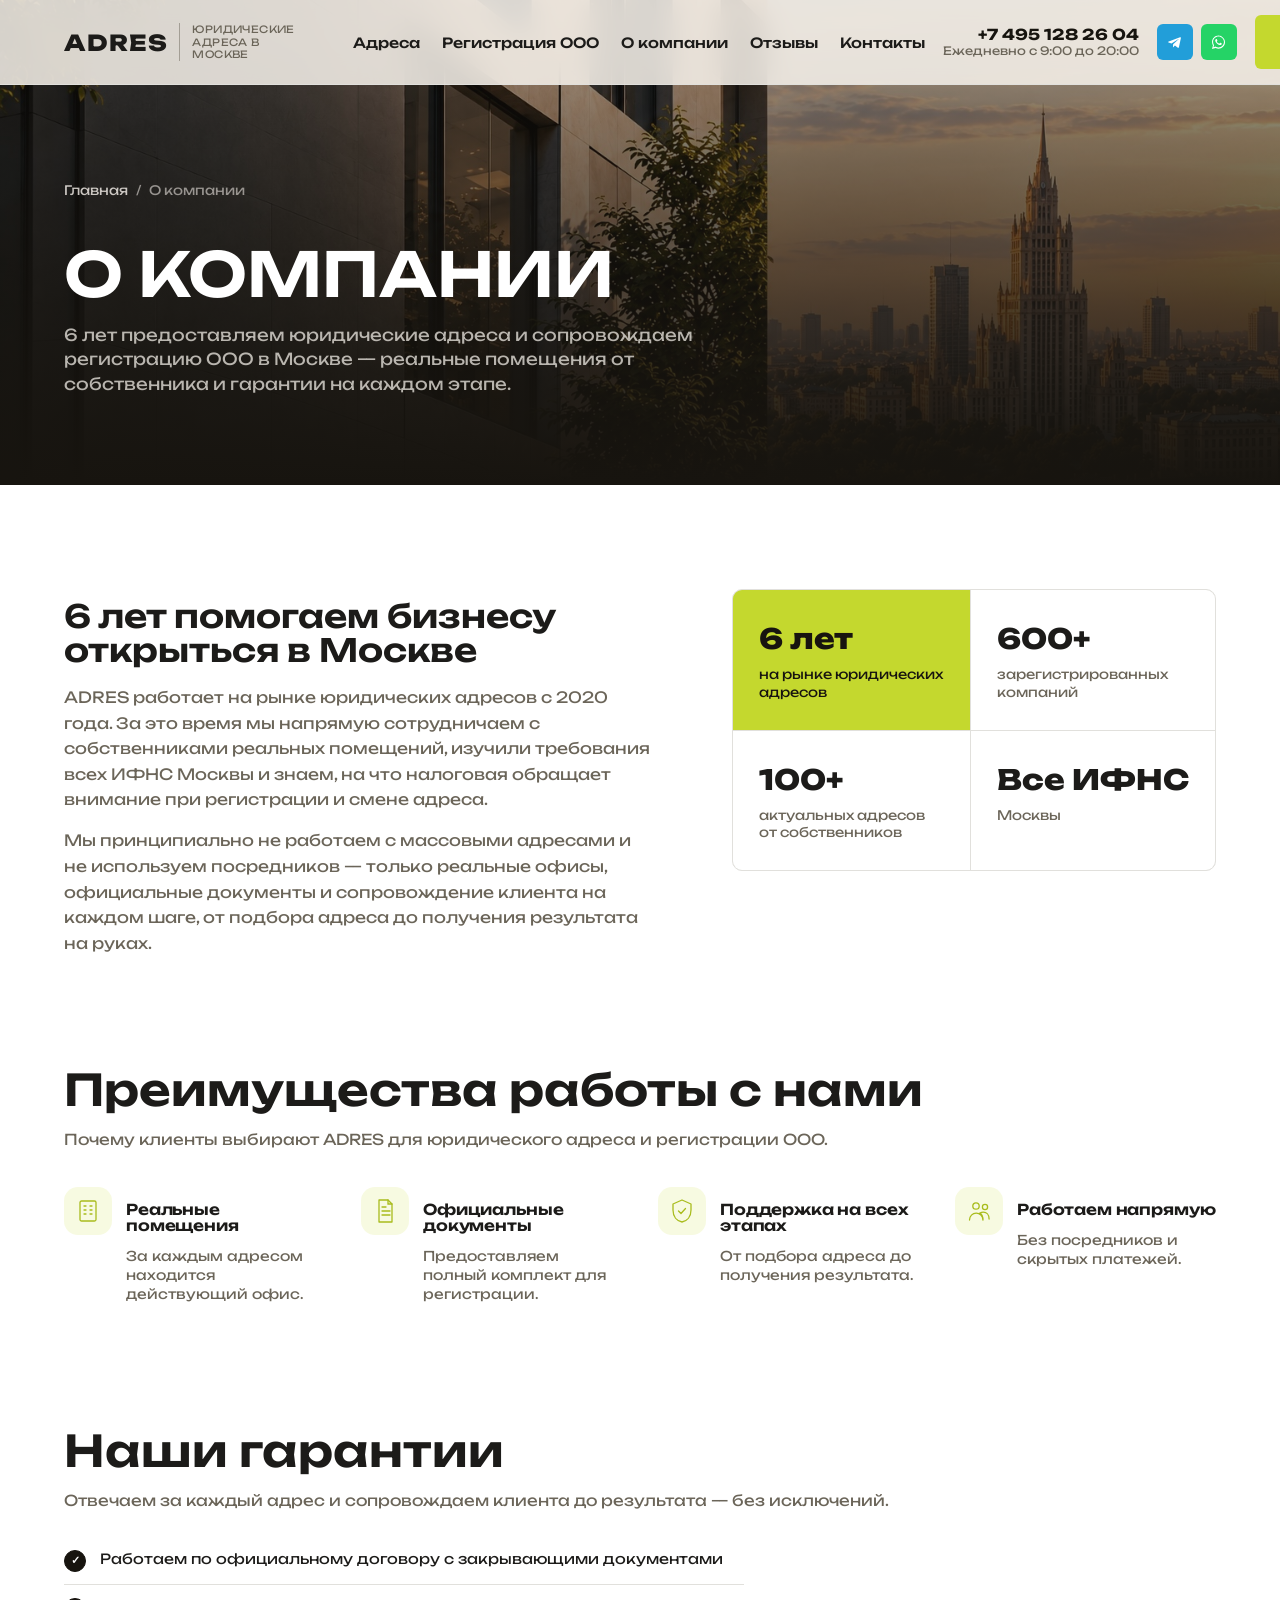
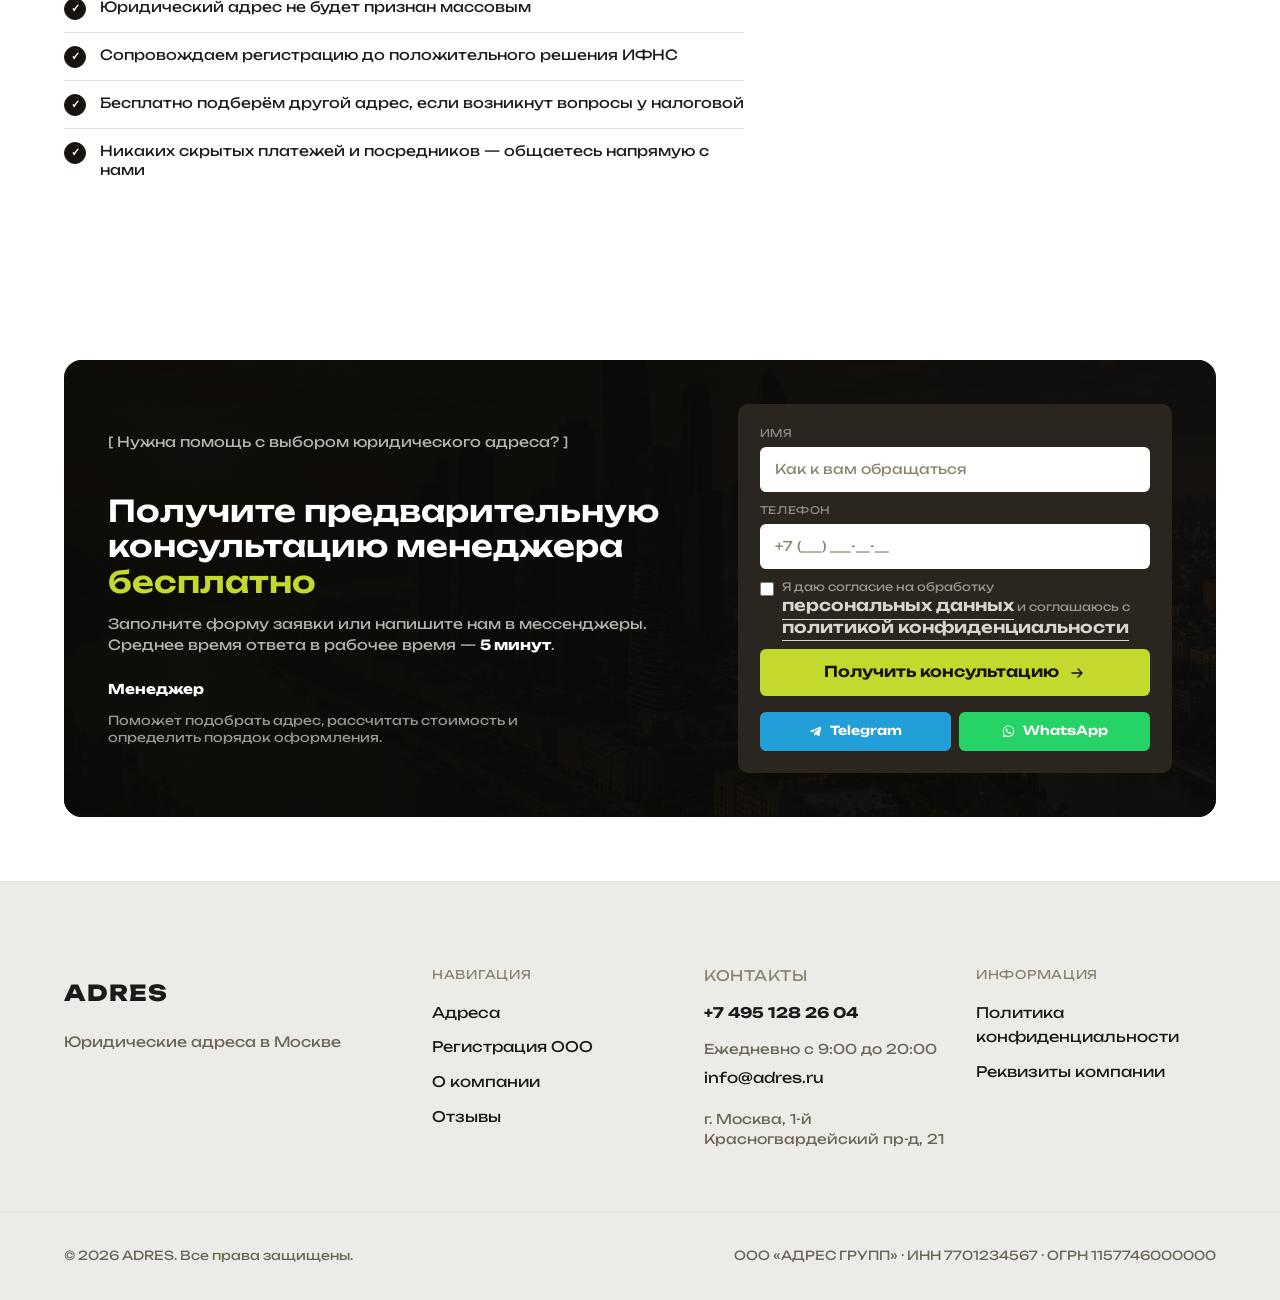
==== about.html @ 9b7f3319 "Extend the attention-pulse animation to other primary CTA buttons Adds .btn-attention (already used " ====
<!DOCTYPE html>
<html lang="ru">
<head>
    <meta charset="UTF-8">
    <meta name="viewport" content="width=device-width, initial-scale=1.0, viewport-fit=cover">
    <title>О компании — ADRES</title>
    <meta name="description"
          content="ADRES — 6 лет на рынке юридических адресов и регистрации ООО в Москве. 600+ зарегистрированных компаний, реальные немассовые помещения от собственника, гарантии и сопровождение до результата.">
    <link rel="canonical" href="https://adres.ru/about.html">

    <meta property="og:type" content="website">
    <meta property="og:locale" content="ru_RU">
    <meta property="og:title" content="О компании — ADRES">
    <meta property="og:description"
          content="6 лет помогаем бизнесу открыться в Москве: реальные адреса от собственника, все ИФНС Москвы, гарантии и сопровождение до результата.">

    <link rel="icon"
          href="data:image/svg+xml,%3Csvg xmlns='http://www.w3.org/2000/svg' viewBox='0 0 32 32'%3E%3Crect width='32' height='32' rx='6' fill='%231C1B19'/%3E%3Cpath d='M9 23V9h3.6l6.4 9.6V9H22v14h-3.6L12 13.4V23H9z' fill='%23F7F3EC'/%3E%3C/svg%3E">

    <link rel="preconnect" href="https://fonts.googleapis.com">
    <link rel="preconnect" href="https://fonts.gstatic.com" crossorigin>
    <link href="https://fonts.googleapis.com/css2?family=Unbounded:wght@400;500;600;700;800&family=Golos+Text:wght@400;500;600;700;800&display=swap"
          rel="stylesheet">

    <link rel="stylesheet" href="assets/css/index.css">
</head>
<body class="page-inner">

<header class="site-header" id="site-header" data-reveal>
    <div class="container header-inner">
        <a href="index.html" class="logo-block" aria-label="ADRES — на главную">
            <span class="logo-word">ADRES</span>
            <span class="logo-caption">Юридические<br>адреса в Москве</span>
        </a>

        <nav class="main-nav" id="main-nav" aria-label="Основная навигация">
            <ul>
                <li><a href="addresses.html">Адреса</a></li>
                <li><a href="registration.html">Регистрация ООО</a></li>
                <li><a href="about.html">О компании</a></li>
                <li><a href="index.html#reviews">Отзывы</a></li>
                <li><a href="contacts.html">Контакты</a></li>
            </ul>
        </nav>

        <div class="header-side">
            <a class="header-phone" href="tel:+74951282604">
                <span class="header-phone-number">+7 495 128 26 04</span>
                <span class="header-phone-hours">Ежедневно с 9:00 до 20:00</span>
            </a>
            <div class="header-messengers">
                <a class="header-messenger is-telegram" href="https://t.me/+74951282604" target="_blank" rel="noopener" aria-label="Написать в Telegram">
                    <svg viewBox="0 0 24 24" fill="currentColor" aria-hidden="true">
                        <path d="M9.78 18.65l.28-4.23 7.68-6.92c.34-.31-.07-.46-.52-.19L7.74 13.3 3.64 12c-.88-.25-.89-.86.2-1.3l15.97-6.16c.73-.33 1.43.18 1.15 1.3l-2.72 12.81c-.19.91-.74 1.13-1.5.71l-4.14-3.05-2 1.93c-.23.23-.42.42-.82.42z"/>
                    </svg>
                </a>
                <a class="header-messenger is-whatsapp" href="https://wa.me/74951282604" target="_blank" rel="noopener" aria-label="Написать в WhatsApp">
                    <svg viewBox="0 0 32 32" fill="currentColor" aria-hidden="true">
                        <path d="M16.04 3C9.3 3 3.84 8.46 3.84 15.2c0 2.25.6 4.44 1.75 6.36L3.7 28.4l7-1.83a12.35 12.35 0 0 0 5.34 1.22h.01c6.74 0 12.2-5.46 12.2-12.2 0-3.26-1.27-6.32-3.57-8.62A12.1 12.1 0 0 0 16.04 3Zm0 22.33h-.01a10.2 10.2 0 0 1-5.2-1.42l-.37-.22-3.88 1.02 1.04-3.78-.24-.39a10.15 10.15 0 0 1-1.56-5.43c0-5.63 4.58-10.21 10.22-10.21 2.73 0 5.3 1.06 7.22 3 1.93 1.93 3 4.5 3 7.23 0 5.63-4.7 10.2-10.22 10.2Zm5.6-7.65c-.3-.15-1.8-.9-2.1-1-.28-.1-.48-.15-.69.15-.2.3-.79 1-.97 1.2-.18.2-.36.23-.66.08-1.8-.9-3-1.62-4.2-3.68-.31-.54.31-.5.9-1.68.1-.2.05-.38-.03-.53-.08-.15-.69-1.66-.95-2.28-.25-.6-.5-.51-.69-.52h-.59c-.2 0-.53.08-.8.38-.28.3-1.06 1.04-1.06 2.55s1.09 2.96 1.24 3.16c.15.2 2.15 3.28 5.22 4.6 1.94.84 2.7.91 3.67.77.59-.09 1.8-.74 2.06-1.45.25-.71.25-1.32.18-1.45-.08-.14-.27-.22-.57-.37Z"/>
                    </svg>
                </a>
            </div>
            <a href="#cta-final" class="btn btn-dark btn-arrow header-cta btn-attention">
                <span>Оставить заявку</span>
                <svg class="icon-arrow" width="16" height="16" viewBox="0 0 16 16" fill="none" aria-hidden="true">
                    <path d="M3 8h10M9 4l4 4-4 4" stroke="currentColor" stroke-width="1.4" stroke-linecap="round"
                          stroke-linejoin="round"/>
                </svg>
            </a>
        </div>

        <button class="nav-toggle" id="nav-toggle" aria-expanded="false" aria-controls="mobile-nav"
                aria-label="Открыть меню">
            <span></span><span></span><span></span>
        </button>
    </div>

    <div class="mobile-nav" id="mobile-nav">
        <ul>
            <li><a href="addresses.html">Адреса</a></li>
            <li><a href="registration.html">Регистрация ООО</a></li>
            <li><a href="about.html">О компании</a></li>
            <li><a href="index.html#reviews">Отзывы</a></li>
            <li><a href="contacts.html">Контакты</a></li>
        </ul>
        <a class="header-phone" href="tel:+74951282604">
            <span class="header-phone-number">+7 495 128 26 04</span>
            <span class="header-phone-hours">Ежедневно с 9:00 до 20:00</span>
        </a>

        <a href="#cta-final" class="btn btn-dark btn-arrow header-cta">
            <span>Оставить заявку</span>
            <svg class="icon-arrow" width="16" height="16" viewBox="0 0 16 16" fill="none" aria-hidden="true">
                <path d="M3 8h10M9 4l4 4-4 4" stroke="currentColor" stroke-width="1.4" stroke-linecap="round" stroke-linejoin="round"></path>
            </svg>
        </a>
    </div>
</header>

<main id="main">
    <section class="page-hero">
        <div class="page-hero-media" aria-hidden="true">
            <svg viewBox="0 0 1200 640" preserveAspectRatio="xMidYMid slice">
                <g opacity="0.35" stroke="#F7F3EC" stroke-width="1">
                    <path d="M0 120h1200M0 260h1200M0 400h1200M0 540h1200M200 0v640M420 0v640M640 0v640M860 0v640M1080 0v640"/>
                </g>
            </svg>
            <img class="page-hero-photo js-photo" src="assets/img/foundation.jpg" data-base="assets/img/foundation"
                 data-exts="jpg,png,jpeg,webp"
                 onerror="this.dataset.extIdx=(+(this.dataset.extIdx||0))+1;var e=(this.dataset.exts||'').split(',');if(this.dataset.extIdx<e.length){this.src=this.dataset.base+'.'+e[this.dataset.extIdx]}else{this.classList.add('is-broken')}"
                 alt="Современная архитектура делового центра Москвы">
        </div>

        <div class="container page-hero-inner" data-reveal>
            <p class="page-breadcrumb">
                <a href="index.html">Главная</a>
                <span>/</span>
                <span>О компании</span>
            </p>
            <h1>О компании</h1>
            <p class="page-hero-lead">6 лет предоставляем юридические адреса и сопровождаем регистрацию ООО в
                Москве — реальные помещения от собственника и гарантии на каждом этапе.</p>
        </div>
    </section>

    <section class="about-story">
        <div class="container about-story-grid">
            <div data-reveal>
                <h2>6 лет помогаем бизнесу<br>открыться в Москве</h2>
                <p>ADRES работает на рынке юридических адресов с 2020 года. За это время мы напрямую сотрудничаем с
                    собственниками реальных помещений, изучили требования всех ИФНС Москвы и знаем, на что налоговая
                    обращает внимание при регистрации и смене адреса.</p>
                <p>Мы принципиально не работаем с массовыми адресами и не используем посредников — только реальные
                    офисы, официальные документы и сопровождение клиента на каждом шаге, от подбора адреса до
                    получения результата на руках.</p>
            </div>

            <dl class="about-stats" data-reveal>
                <div class="about-stat is-accent">
                    <span>6 лет</span>
                    <div>на рынке юридических адресов</div>
                </div>
                <div class="about-stat">
                    <span>600+</span>
                    <div>зарегистрированных компаний</div>
                </div>
                <div class="about-stat">
                    <span>100+</span>
                    <div>актуальных адресов от собственников</div>
                </div>
                <div class="about-stat">
                    <span class="stat-number-text">Все ИФНС</span>
                    <div>Москвы</div>
                </div>
            </dl>
        </div>
    </section>

    <section class="advantages">
        <div class="container">
            <div class="section-head-block" data-reveal>
                <h2>Преимущества работы с нами</h2>
                <p>Почему клиенты выбирают ADRES для юридического адреса и регистрации ООО.</p>
            </div>

            <ul class="advantages-grid" data-reveal-group>

                <li class="advantage-card" data-reveal>
          <span class="advantage-icon" aria-hidden="true">
            <svg width="28" height="28" viewBox="0 0 28 28" fill="none"><rect x="6" y="4" width="16" height="20"
                                                                              rx="1.5" stroke="currentColor"
                                                                              stroke-width="1.3"/><path
                    d="M10 9h2M16 9h2M10 13h2M16 13h2M10 17h2M16 17h2" stroke="currentColor" stroke-width="1.3"
                    stroke-linecap="round"/></svg>
          </span>
                    <div class="advantage-text">
                        <h3>Реальные помещения</h3>
                        <p>За каждым адресом находится действующий офис.</p>
                    </div>
                </li>

                <li class="advantage-card" data-reveal>
          <span class="advantage-icon" aria-hidden="true">
            <svg width="28" height="28" viewBox="0 0 28 28" fill="none"><path d="M8 3h9l4 4v18H8V3z"
                                                                              stroke="currentColor" stroke-width="1.3"
                                                                              stroke-linejoin="round"/><path
                    d="M17 3v4h4M11 14h8M11 18h8M11 10h4" stroke="currentColor" stroke-width="1.3"
                    stroke-linecap="round"/></svg>
          </span>
                    <div class="advantage-text">
                        <h3>Официальные документы</h3>
                        <p>Предоставляем полный комплект для регистрации.</p>
                    </div>
                </li>

                <li class="advantage-card" data-reveal>
          <span class="advantage-icon" aria-hidden="true">
            <svg width="28" height="28" viewBox="0 0 28 28" fill="none"><path
                    d="M14 3l9 4v6c0 6.6-3.8 10.9-9 12-5.2-1.1-9-5.4-9-12V7l9-4z" stroke="currentColor"
                    stroke-width="1.3" stroke-linejoin="round"/><path d="M10.5 14l2.5 2.5 4.5-5" stroke="currentColor"
                                                                      stroke-width="1.3" stroke-linecap="round"
                                                                      stroke-linejoin="round"/></svg>
          </span>
                    <div class="advantage-text">
                        <h3>Поддержка на всех этапах</h3>
                        <p>От подбора адреса до получения результата.</p>
                    </div>
                </li>

                <li class="advantage-card" data-reveal>
          <span class="advantage-icon" aria-hidden="true">
            <svg width="28" height="28" viewBox="0 0 28 28" fill="none"><circle cx="11" cy="9" r="3.2"
                                                                                stroke="currentColor"
                                                                                stroke-width="1.3"/><circle cx="20"
                                                                                                            cy="10"
                                                                                                            r="2.6"
                                                                                                            stroke="currentColor"
                                                                                                            stroke-width="1.3"/><path
                    d="M4.5 23c0-4 3-6.8 6.7-6.8s6.7 2.8 6.7 6.8M18 23c0-3.1-1.1-5.5-3-6.9 1-.6 2.1-.9 3.3-.9 3.2 0 5.8 2.6 5.8 6.9"
                    stroke="currentColor" stroke-width="1.3" stroke-linecap="round"/></svg>
          </span>
                    <div class="advantage-text">
                        <h3>Работаем напрямую</h3>
                        <p>Без посредников и скрытых платежей.</p>
                    </div>
                </li>

            </ul>
        </div>
    </section>

    <section class="about-guarantees">
        <div class="container">
            <div class="section-head-block" data-reveal>
                <h2>Наши гарантии</h2>
                <p>Отвечаем за каждый адрес и сопровождаем клиента до результата — без исключений.</p>
            </div>

            <ul class="reg-details-list" data-reveal>
                <li><span class="reg-details-mark is-check">✓</span>Работаем по официальному договору с закрывающими
                    документами</li>
                <li><span class="reg-details-mark is-check">✓</span>Юридический адрес не будет признан массовым</li>
                <li><span class="reg-details-mark is-check">✓</span>Сопровождаем регистрацию до положительного решения
                    ИФНС</li>
                <li><span class="reg-details-mark is-check">✓</span>Бесплатно подберём другой адрес, если возникнут
                    вопросы у налоговой</li>
                <li><span class="reg-details-mark is-check">✓</span>Никаких скрытых платежей и посредников — общаетесь
                    напрямую с нами</li>
            </ul>
        </div>
    </section>

    <section class="cta-final" id="cta-final">
        <div class="container">
            <div class="cta-final-panel" data-reveal>
                <div class="cta-final-media" aria-hidden="true">
                    <img class="cta-final-photo js-photo" src="assets/img/hero.jpg" data-base="assets/img/hero"
                         data-exts="jpg,png,jpeg,webp"
                         onerror="this.dataset.extIdx=(+(this.dataset.extIdx||0))+1;var e=(this.dataset.exts||'').split(',');if(this.dataset.extIdx<e.length){this.src=this.dataset.base+'.'+e[this.dataset.extIdx]}else{this.classList.add('is-broken')}"
                         alt="">
                </div>

                <div class="cta-final-left">
                    <p class="cta-final-eyebrow">[ Нужна помощь с выбором юридического адреса? ]</p>
                    <h2 class="cta-final-heading">Получите предварительную<br>консультацию менеджера<br><span class="cta-final-accent">бесплатно</span></h2>
                    <p>Заполните форму заявки или напишите нам в мессенджеры. Среднее время ответа в рабочее время
                        — <b>5 минут</b>.</p>

                    <div class="cta-final-manager">
                        <p class="cta-final-manager-name">Менеджер</p>
                        <p class="cta-final-manager-desc">Поможет подобрать адрес, рассчитать стоимость и определить
                            порядок оформления.</p>
                    </div>
                </div>

                <div class="cta-card">
                    <form class="cta-form" id="cta-form" novalidate>
                        <label class="cta-field">
                            <span>Имя</span>
                            <input type="text" name="name" autocomplete="name" required placeholder="Как к вам обращаться">
                        </label>
                        <label class="cta-field">
                            <span>Телефон</span>
                            <input type="tel" name="phone" autocomplete="tel" required placeholder="+7 (___) ___-__-__">
                        </label>
                        <label class="cta-consent">
                            <input type="checkbox" required>
                            <span>Я даю согласие на обработку <a href="#" class="link-underline">персональных данных</a> и соглашаюсь с <a href="#" class="link-underline">политикой конфиденциальности</a></span>
                        </label>
                        <button type="submit" class="btn btn-arrow cta-submit btn-attention">
                            <span>Получить консультацию</span>
                            <svg class="icon-arrow" width="16" height="16" viewBox="0 0 16 16" fill="none" aria-hidden="true">
                                <path d="M3 8h10M9 4l4 4-4 4" stroke="currentColor" stroke-width="1.4" stroke-linecap="round"
                                      stroke-linejoin="round"/>
                            </svg>
                        </button>
                    </form>

                    <div class="cta-form-success" id="cta-success" hidden>
                        <p>Заявка принята. Мы свяжемся с вами в течение 5 минут в рабочее время.</p>
                    </div>

                    <div class="cta-messengers">
                        <a class="cta-messenger is-telegram" href="https://t.me/+74951282604" target="_blank" rel="noopener">
                            <svg viewBox="0 0 24 24" fill="currentColor" aria-hidden="true">
                                <path d="M9.78 18.65l.28-4.23 7.68-6.92c.34-.31-.07-.46-.52-.19L7.74 13.3 3.64 12c-.88-.25-.89-.86.2-1.3l15.97-6.16c.73-.33 1.43.18 1.15 1.3l-2.72 12.81c-.19.91-.74 1.13-1.5.71l-4.14-3.05-2 1.93c-.23.23-.42.42-.82.42z"/>
                            </svg>
                            Telegram
                        </a>
                        <a class="cta-messenger is-whatsapp" href="https://wa.me/74951282604" target="_blank" rel="noopener">
                            <svg viewBox="0 0 32 32" fill="currentColor" aria-hidden="true">
                                <path d="M16.04 3C9.3 3 3.84 8.46 3.84 15.2c0 2.25.6 4.44 1.75 6.36L3.7 28.4l7-1.83a12.35 12.35 0 0 0 5.34 1.22h.01c6.74 0 12.2-5.46 12.2-12.2 0-3.26-1.27-6.32-3.57-8.62A12.1 12.1 0 0 0 16.04 3Zm0 22.33h-.01a10.2 10.2 0 0 1-5.2-1.42l-.37-.22-3.88 1.02 1.04-3.78-.24-.39a10.15 10.15 0 0 1-1.56-5.43c0-5.63 4.58-10.21 10.22-10.21 2.73 0 5.3 1.06 7.22 3 1.93 1.93 3 4.5 3 7.23 0 5.63-4.7 10.2-10.22 10.2Zm5.6-7.65c-.3-.15-1.8-.9-2.1-1-.28-.1-.48-.15-.69.15-.2.3-.79 1-.97 1.2-.18.2-.36.23-.66.08-1.8-.9-3-1.62-4.2-3.68-.31-.54.31-.5.9-1.68.1-.2.05-.38-.03-.53-.08-.15-.69-1.66-.95-2.28-.25-.6-.5-.51-.69-.52h-.59c-.2 0-.53.08-.8.38-.28.3-1.06 1.04-1.06 2.55s1.09 2.96 1.24 3.16c.15.2 2.15 3.28 5.22 4.6 1.94.84 2.7.91 3.67.77.59-.09 1.8-.74 2.06-1.45.25-.71.25-1.32.18-1.45-.08-.14-.27-.22-.57-.37Z"/>
                            </svg>
                            WhatsApp
                        </a>
                    </div>
                </div>
            </div>
        </div>
    </section>
</main>

<footer class="site-footer" id="contacts">
    <div class="container footer-grid">
        <div class="footer-brand">
            <p class="logo-word">ADRES</p>
            <p class="footer-tagline">Юридические адреса в Москве</p>
        </div>

        <nav class="footer-col" aria-label="Навигация по сайту">
            <p class="footer-col-title">Навигация</p>
            <ul>
                <li><a href="addresses.html">Адреса</a></li>
                <li><a href="registration.html">Регистрация ООО</a></li>
                <li><a href="about.html">О компании</a></li>
                <li><a href="index.html#reviews">Отзывы</a></li>
            </ul>
        </nav>

        <div class="footer-col">
            <p class="footer-col-title"><a href="contacts.html">Контакты</a></p>
            <a class="footer-phone" href="tel:+74951282604">+7 495 128 26 04</a>
            <p class="footer-hours">Ежедневно с 9:00 до 20:00</p>
            <a class="footer-email" href="mailto:info@adres.ru">info@adres.ru</a>
            <p class="footer-address">г. Москва, 1-й Красногвардейский пр-д, 21</p>
        </div>

        <div class="footer-col">
            <p class="footer-col-title">Информация</p>
            <ul>
                <li><a href="#">Политика конфиденциальности</a></li>
                <li><a href="#">Реквизиты компании</a></li>
            </ul>
        </div>
    </div>

    <div class="container footer-bottom">
        <p>© <span id="footer-year">2026</span> ADRES. Все права защищены.</p>
        <p class="footer-legal">ООО «АДРЕС ГРУПП» · ИНН 7701234567 · ОГРН 1157746000000</p>
    </div>
</footer>

<div class="mobile-sticky" id="mobile-sticky">
    <div class="mobile-sticky-messengers">
        <a class="mobile-sticky-icon is-telegram" href="https://t.me/+74951282604" target="_blank" rel="noopener" aria-label="Написать в Telegram">
            <svg viewBox="0 0 24 24" fill="currentColor" aria-hidden="true">
                <path d="M9.78 18.65l.28-4.23 7.68-6.92c.34-.31-.07-.46-.52-.19L7.74 13.3 3.64 12c-.88-.25-.89-.86.2-1.3l15.97-6.16c.73-.33 1.43.18 1.15 1.3l-2.72 12.81c-.19.91-.74 1.13-1.5.71l-4.14-3.05-2 1.93c-.23.23-.42.42-.82.42z"/>
            </svg>
            Telegram
        </a>
        <a class="mobile-sticky-icon is-whatsapp" href="https://wa.me/74951282604" target="_blank" rel="noopener" aria-label="Написать в WhatsApp">
            <svg viewBox="0 0 32 32" fill="currentColor" aria-hidden="true">
                <path d="M16.04 3C9.3 3 3.84 8.46 3.84 15.2c0 2.25.6 4.44 1.75 6.36L3.7 28.4l7-1.83a12.35 12.35 0 0 0 5.34 1.22h.01c6.74 0 12.2-5.46 12.2-12.2 0-3.26-1.27-6.32-3.57-8.62A12.1 12.1 0 0 0 16.04 3Zm0 22.33h-.01a10.2 10.2 0 0 1-5.2-1.42l-.37-.22-3.88 1.02 1.04-3.78-.24-.39a10.15 10.15 0 0 1-1.56-5.43c0-5.63 4.58-10.21 10.22-10.21 2.73 0 5.3 1.06 7.22 3 1.93 1.93 3 4.5 3 7.23 0 5.63-4.7 10.2-10.22 10.2Zm5.6-7.65c-.3-.15-1.8-.9-2.1-1-.28-.1-.48-.15-.69.15-.2.3-.79 1-.97 1.2-.18.2-.36.23-.66.08-1.8-.9-3-1.62-4.2-3.68-.31-.54.31-.5.9-1.68.1-.2.05-.38-.03-.53-.08-.15-.69-1.66-.95-2.28-.25-.6-.5-.51-.69-.52h-.59c-.2 0-.53.08-.8.38-.28.3-1.06 1.04-1.06 2.55s1.09 2.96 1.24 3.16c.15.2 2.15 3.28 5.22 4.6 1.94.84 2.7.91 3.67.77.59-.09 1.8-.74 2.06-1.45.25-.71.25-1.32.18-1.45-.08-.14-.27-.22-.57-.37Z"/>
            </svg>
            WhatsApp
        </a>
    </div>
    <div class="mobile-sticky-row">
        <a href="tel:+74951282604" class="mobile-sticky-call" aria-label="Позвонить">
            <svg width="18" height="18" viewBox="0 0 24 24" fill="none" aria-hidden="true">
                <path d="M6.6 10.8c1.4 2.8 3.8 5.2 6.6 6.6l2.2-2.2c.3-.3.7-.4 1-.2 1.1.4 2.3.6 3.6.6.6 0 1 .4 1 1V20c0 .6-.4 1-1 1C10.5 21 3 13.5 3 4c0-.6.4-1 1-1h3.4c.6 0 1 .4 1 1 0 1.3.2 2.5.6 3.6.1.4 0 .8-.2 1l-2.2 2.2z"
                      stroke="currentColor" stroke-width="1.4" stroke-linejoin="round"/>
            </svg>
            Позвонить
        </a>
        <a href="#cta-final" class="btn btn-dark btn-arrow mobile-sticky-btn btn-attention">
            <span>Оставить заявку</span>
            <svg class="icon-arrow" width="16" height="16" viewBox="0 0 16 16" fill="none" aria-hidden="true">
                <path d="M3 8h10M9 4l4 4-4 4" stroke="currentColor" stroke-width="1.4" stroke-linecap="round"
                      stroke-linejoin="round"/>
            </svg>
        </a>
    </div>
</div>


<script src="assets/js/index.js"></script>
</body>
</html>
---- assets/css/index.css ----
@import "./base/normalize.css";
@import "./base/global.css";
@import "./base/typography.css";

@import "./helpers/variables.css";

@import "./animations/keyframes.css";
@import "./animations/reveal.css";
@import "./animations/sticky.css";

@import "./components/ui/button.css";
@import "./components/ui/property-modal.css";

@import "./components/sections/header.css";
@import "./components/sections/hero.css";
@import "./components/sections/finder.css";
@import "./components/sections/advantages.css";
@import "./components/sections/properties.css";
@import "./components/sections/trust.css";
@import "./components/sections/foundation.css";
@import "./components/sections/documents.css";
@import "./components/sections/packages.css";
@import "./components/sections/reg-info.css";
@import "./components/sections/help-panel.css";
@import "./components/sections/process.css";
@import "./components/sections/reviews.css";
@import "./components/sections/faq.css";
@import "./components/sections/cta.css";
@import "./components/sections/partners.css";
@import "./components/sections/office-map.css";
@import "./components/sections/footer.css";
@import "./components/sections/contacts-page.css";
@import "./components/sections/about.css";
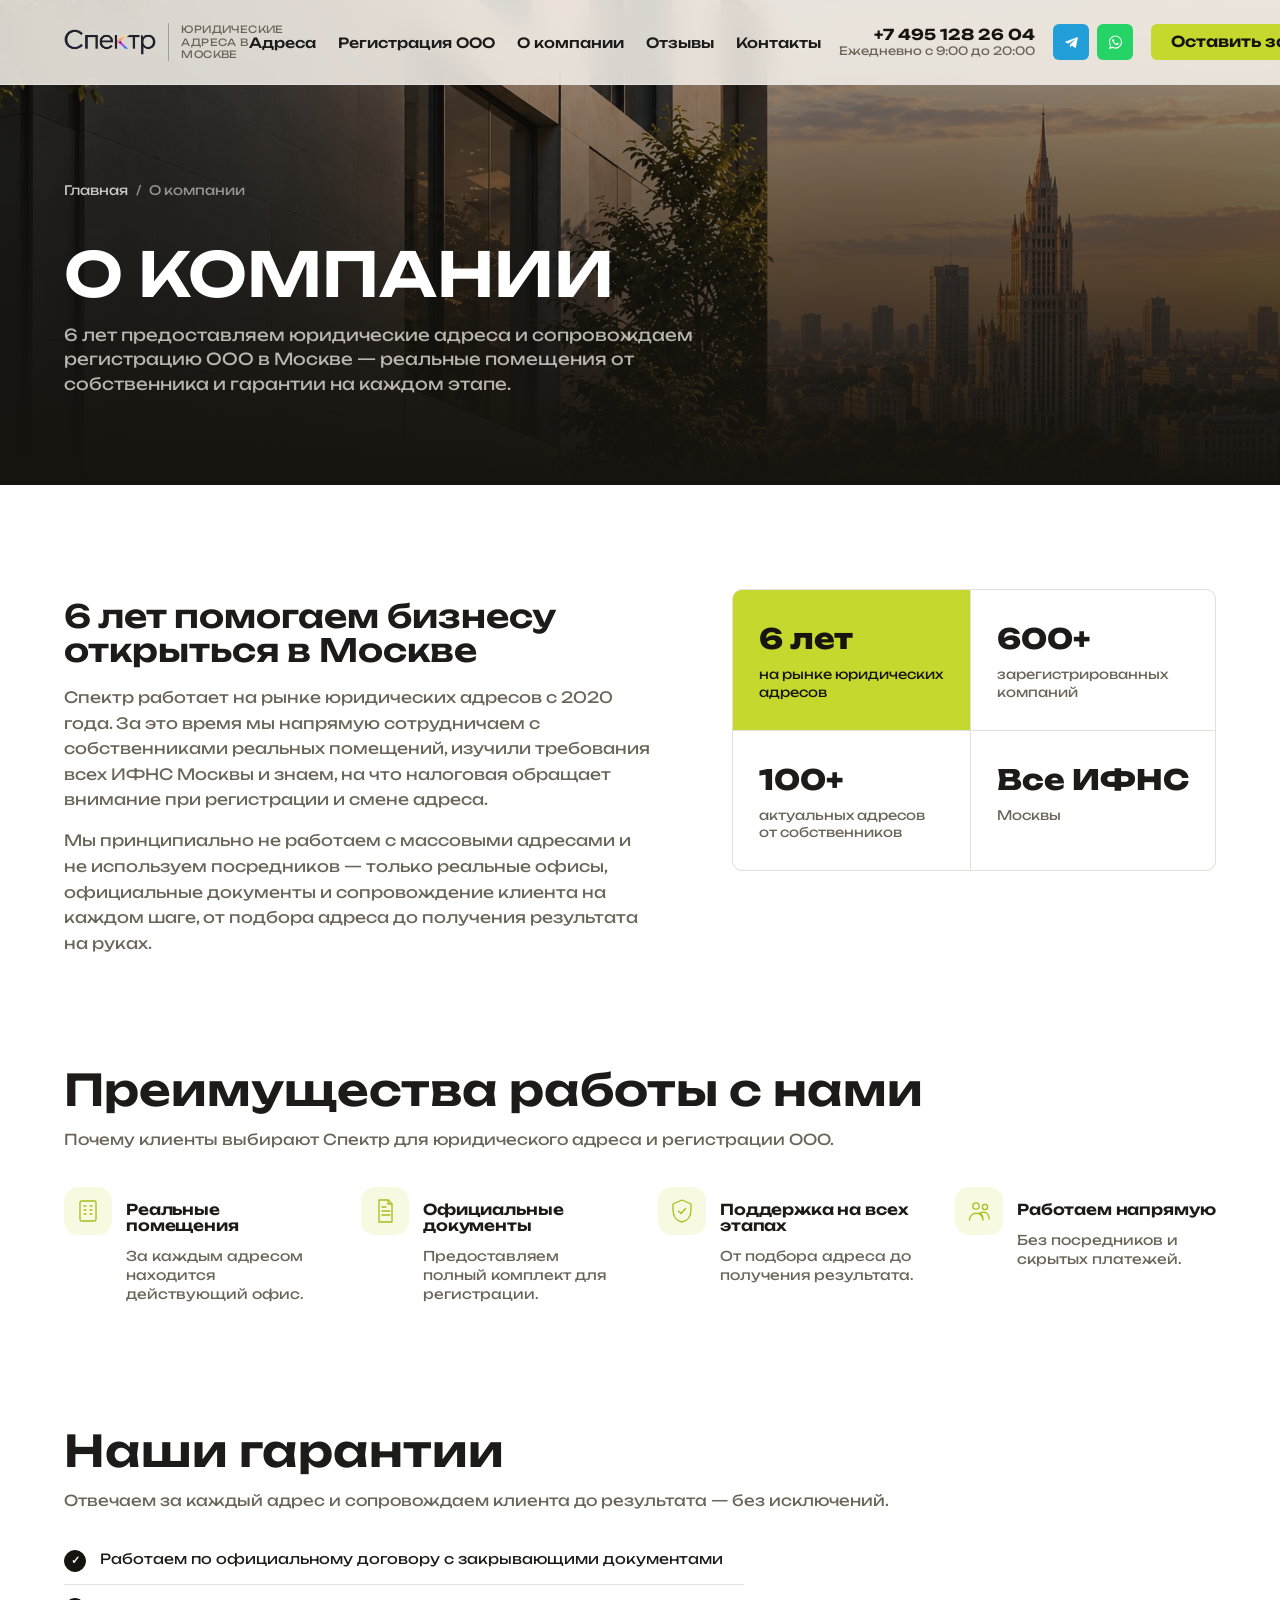
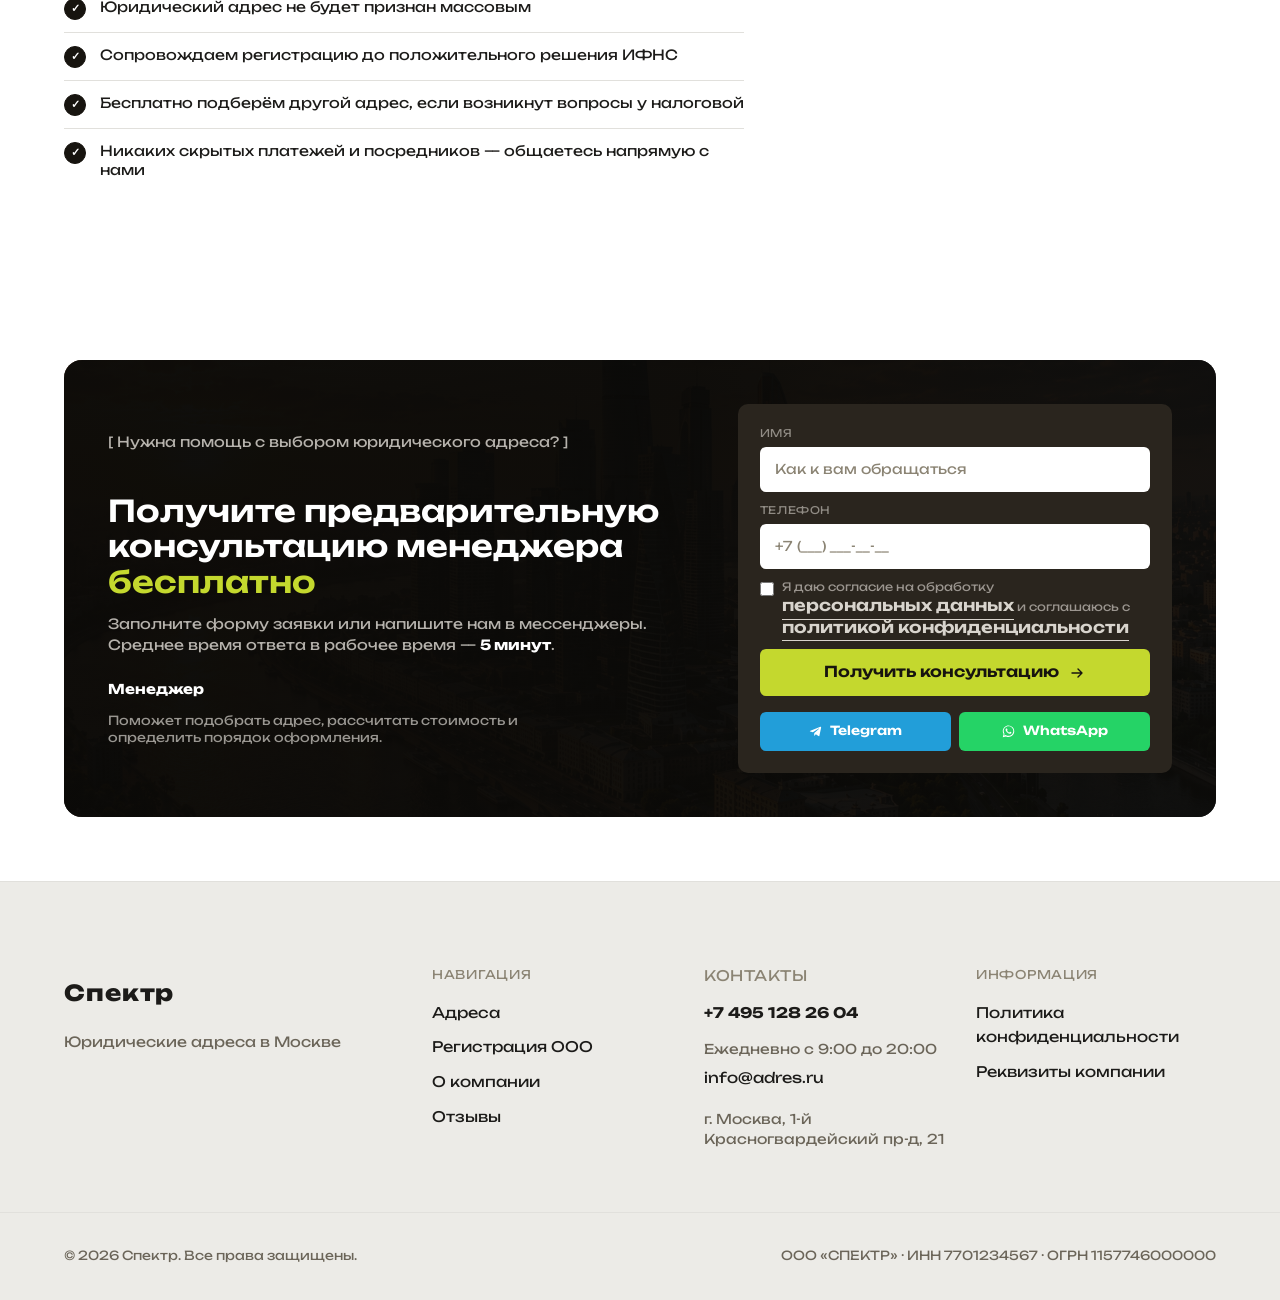
==== commit 50af2013: "Rebrand site from ADRES to Спектр - Replace the text header logo with the supplied Спектр PNG wordma" ====
--- a/about.html
+++ b/about.html
@@ -3,14 +3,14 @@
 <head>
     <meta charset="UTF-8">
     <meta name="viewport" content="width=device-width, initial-scale=1.0, viewport-fit=cover">
-    <title>О компании — ADRES</title>
+    <title>О компании — Спектр</title>
     <meta name="description"
-          content="ADRES — 6 лет на рынке юридических адресов и регистрации ООО в Москве. 600+ зарегистрированных компаний, реальные немассовые помещения от собственника, гарантии и сопровождение до результата.">
+          content="Спектр — 6 лет на рынке юридических адресов и регистрации ООО в Москве. 600+ зарегистрированных компаний, реальные немассовые помещения от собственника, гарантии и сопровождение до результата.">
     <link rel="canonical" href="https://adres.ru/about.html">
 
     <meta property="og:type" content="website">
     <meta property="og:locale" content="ru_RU">
-    <meta property="og:title" content="О компании — ADRES">
+    <meta property="og:title" content="О компании — Спектр">
     <meta property="og:description"
           content="6 лет помогаем бизнесу открыться в Москве: реальные адреса от собственника, все ИФНС Москвы, гарантии и сопровождение до результата.">
 
@@ -28,8 +28,8 @@
 
 <header class="site-header" id="site-header" data-reveal>
     <div class="container header-inner">
-        <a href="index.html" class="logo-block" aria-label="ADRES — на главную">
-            <span class="logo-word">ADRES</span>
+        <a href="index.html" class="logo-block" aria-label="Спектр — на главную">
+            <img class="logo-word logo-image" src="assets/img/logo.png" alt="Спектр">
             <span class="logo-caption">Юридические<br>адреса в Москве</span>
         </a>
 
@@ -127,7 +127,7 @@
         <div class="container about-story-grid">
             <div data-reveal>
                 <h2>6 лет помогаем бизнесу<br>открыться в Москве</h2>
-                <p>ADRES работает на рынке юридических адресов с 2020 года. За это время мы напрямую сотрудничаем с
+                <p>Спектр работает на рынке юридических адресов с 2020 года. За это время мы напрямую сотрудничаем с
                     собственниками реальных помещений, изучили требования всех ИФНС Москвы и знаем, на что налоговая
                     обращает внимание при регистрации и смене адреса.</p>
                 <p>Мы принципиально не работаем с массовыми адресами и не используем посредников — только реальные
@@ -160,7 +160,7 @@
         <div class="container">
             <div class="section-head-block" data-reveal>
                 <h2>Преимущества работы с нами</h2>
-                <p>Почему клиенты выбирают ADRES для юридического адреса и регистрации ООО.</p>
+                <p>Почему клиенты выбирают Спектр для юридического адреса и регистрации ООО.</p>
             </div>
 
             <ul class="advantages-grid" data-reveal-group>
@@ -323,7 +323,7 @@
 <footer class="site-footer" id="contacts">
     <div class="container footer-grid">
         <div class="footer-brand">
-            <p class="logo-word">ADRES</p>
+            <p class="logo-word">Спектр</p>
             <p class="footer-tagline">Юридические адреса в Москве</p>
         </div>
 
@@ -355,8 +355,8 @@
     </div>
 
     <div class="container footer-bottom">
-        <p>© <span id="footer-year">2026</span> ADRES. Все права защищены.</p>
-        <p class="footer-legal">ООО «АДРЕС ГРУПП» · ИНН 7701234567 · ОГРН 1157746000000</p>
+        <p>© <span id="footer-year">2026</span> Спектр. Все права защищены.</p>
+        <p class="footer-legal">ООО «СПЕКТР» · ИНН 7701234567 · ОГРН 1157746000000</p>
     </div>
 </footer>
 
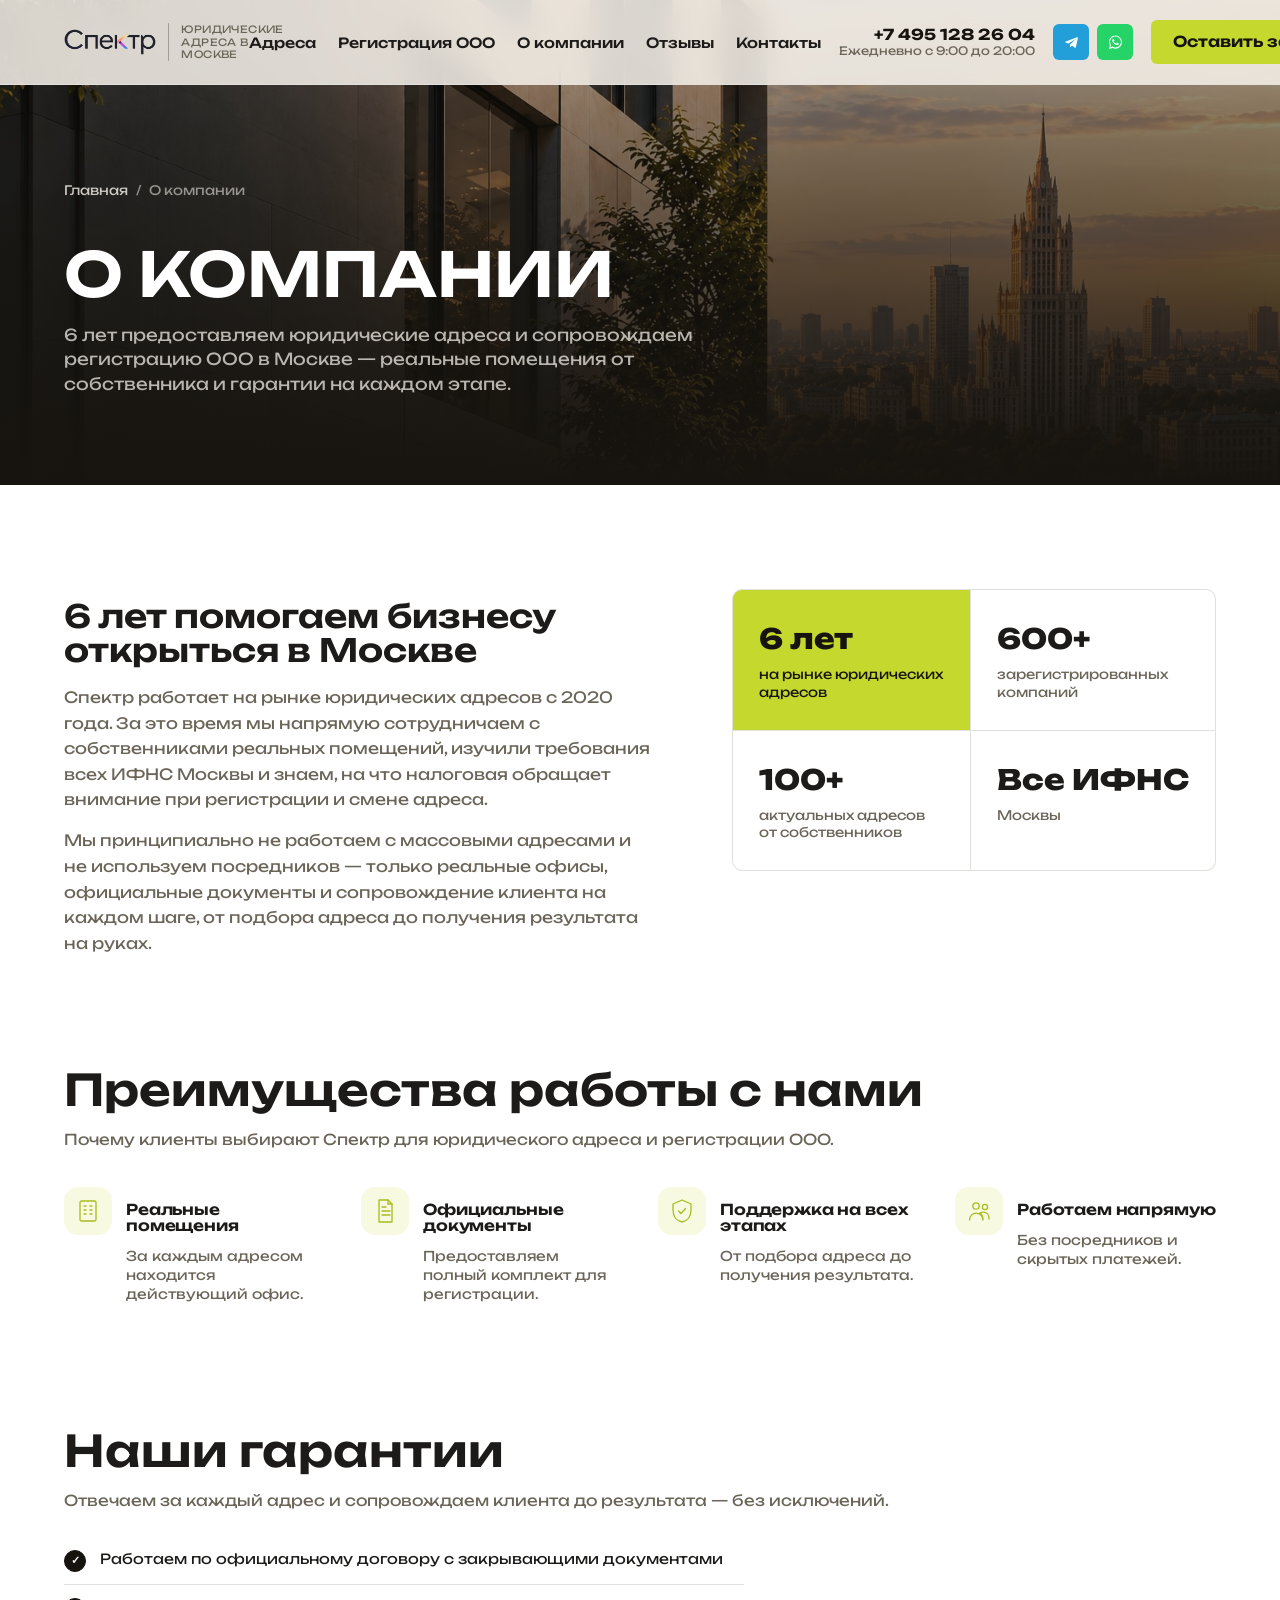
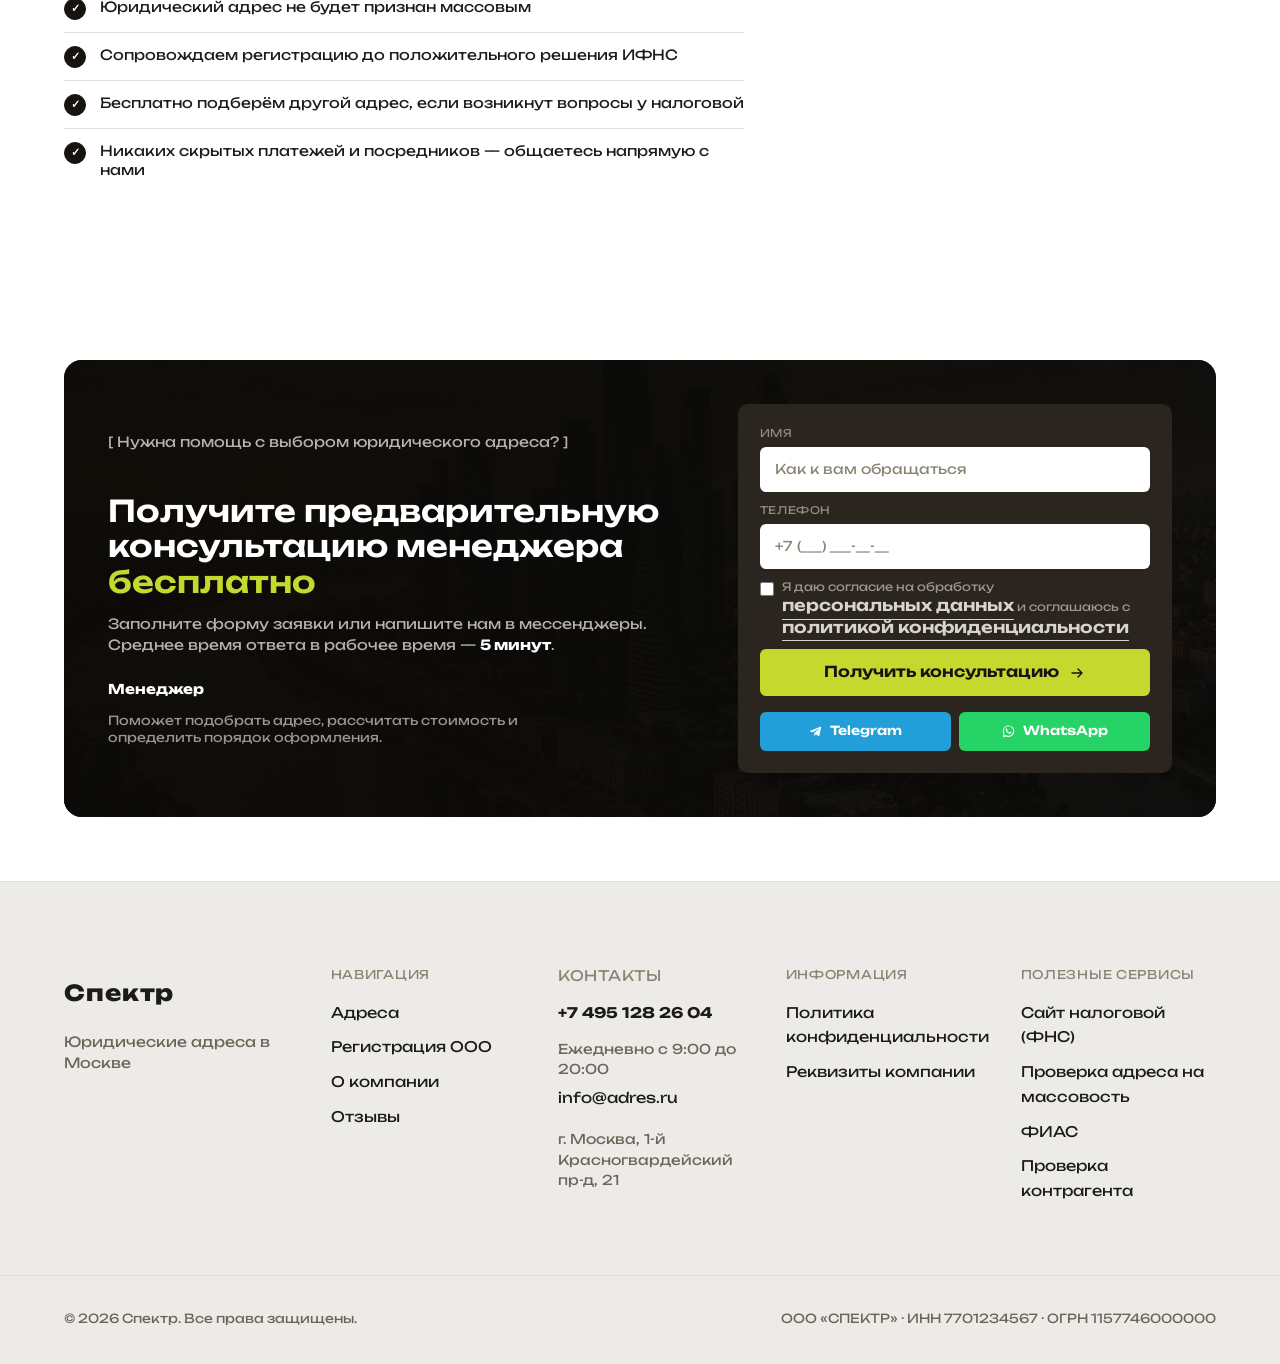
==== commit 7a33a65b: "Add "Полезные сервисы" column to the footer on all pages Links to real FNS (tax service) resources r" ====
--- a/about.html
+++ b/about.html
@@ -352,6 +352,16 @@
                 <li><a href="#">Реквизиты компании</a></li>
             </ul>
         </div>
+
+        <div class="footer-col">
+            <p class="footer-col-title">Полезные сервисы</p>
+            <ul>
+                <li><a href="https://www.nalog.gov.ru/" target="_blank" rel="noopener">Сайт налоговой (ФНС)</a></li>
+                <li><a href="https://www.nalog.gov.ru/opendata/7707329152-masaddress/" target="_blank" rel="noopener">Проверка адреса на массовость</a></li>
+                <li><a href="https://www.nalog.gov.ru/rn77/service/fias/" target="_blank" rel="noopener">ФИАС</a></li>
+                <li><a href="https://pb.nalog.ru/" target="_blank" rel="noopener">Проверка контрагента</a></li>
+            </ul>
+        </div>
     </div>
 
     <div class="container footer-bottom">
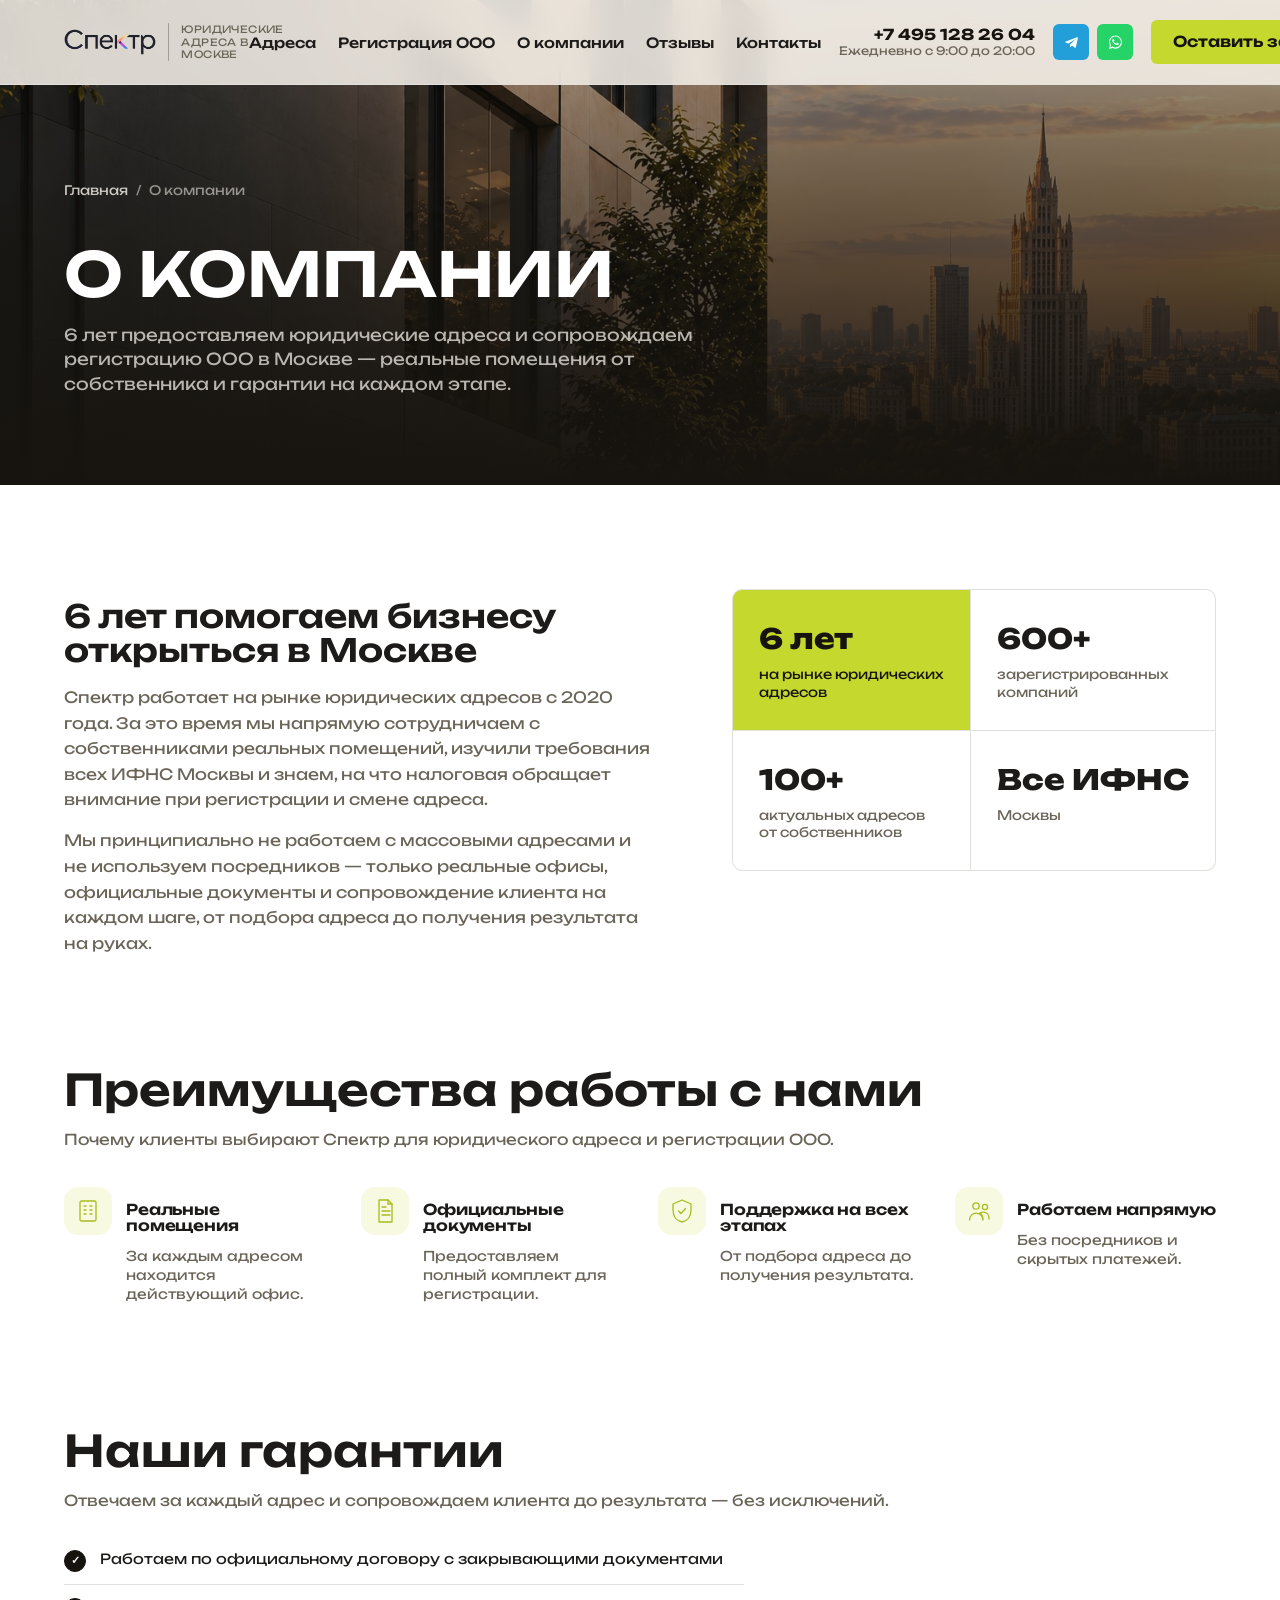
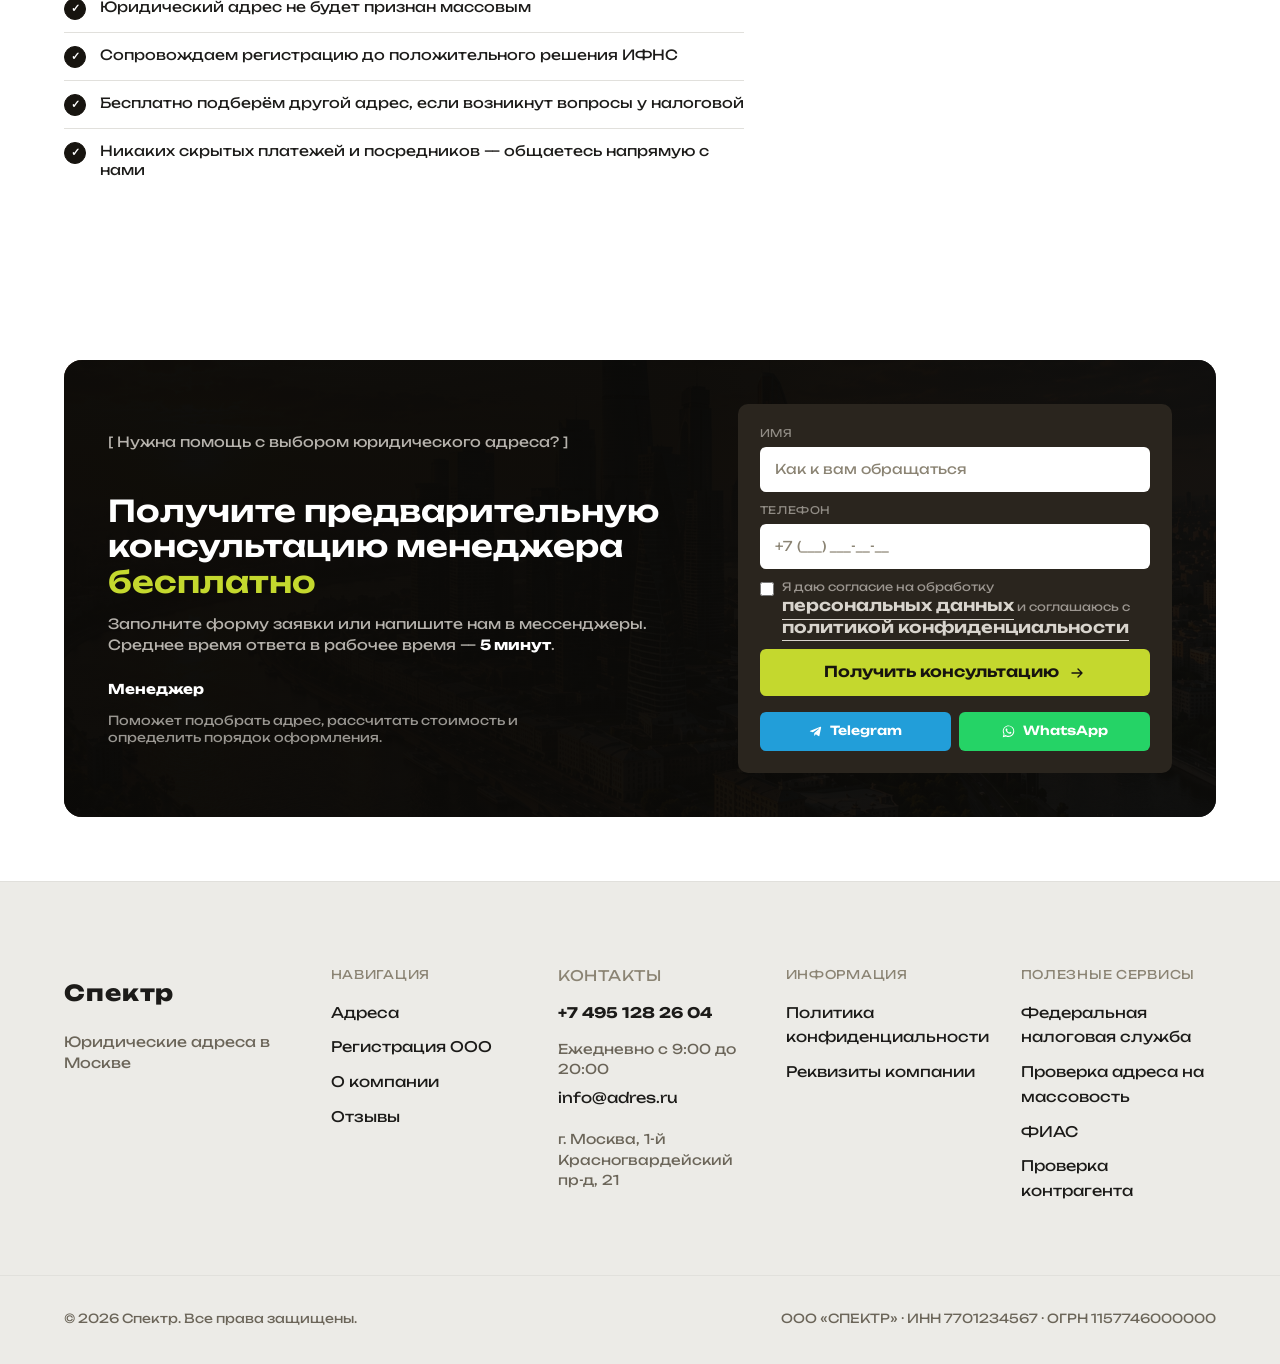
==== commit 88cc4763: "Use the official name "Федеральная налоговая служба" for the FNS footer link Co-Authored-By: Claude " ====
--- a/about.html
+++ b/about.html
@@ -356,7 +356,7 @@
         <div class="footer-col">
             <p class="footer-col-title">Полезные сервисы</p>
             <ul>
-                <li><a href="https://www.nalog.gov.ru/" target="_blank" rel="noopener">Сайт налоговой (ФНС)</a></li>
+                <li><a href="https://www.nalog.gov.ru/" target="_blank" rel="noopener">Федеральная налоговая служба</a></li>
                 <li><a href="https://www.nalog.gov.ru/opendata/7707329152-masaddress/" target="_blank" rel="noopener">Проверка адреса на массовость</a></li>
                 <li><a href="https://www.nalog.gov.ru/rn77/service/fias/" target="_blank" rel="noopener">ФИАС</a></li>
                 <li><a href="https://pb.nalog.ru/" target="_blank" rel="noopener">Проверка контрагента</a></li>
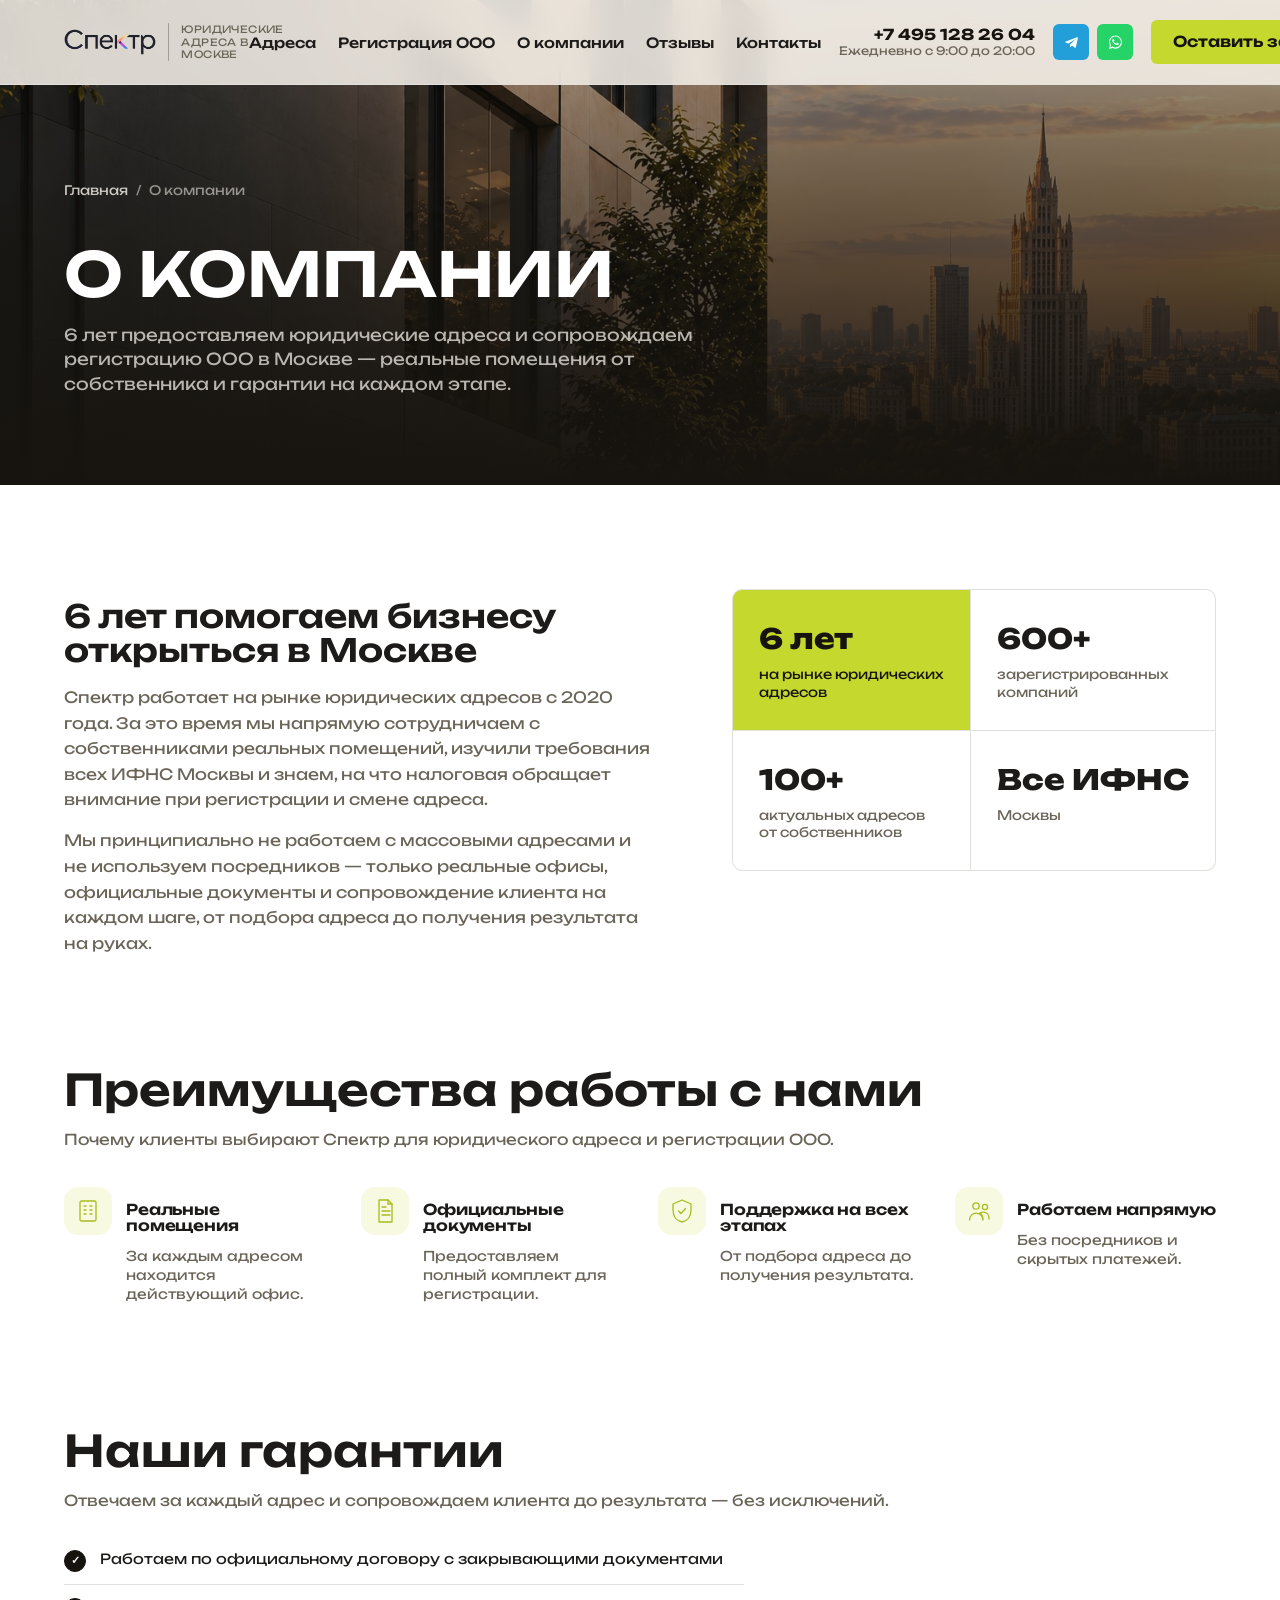
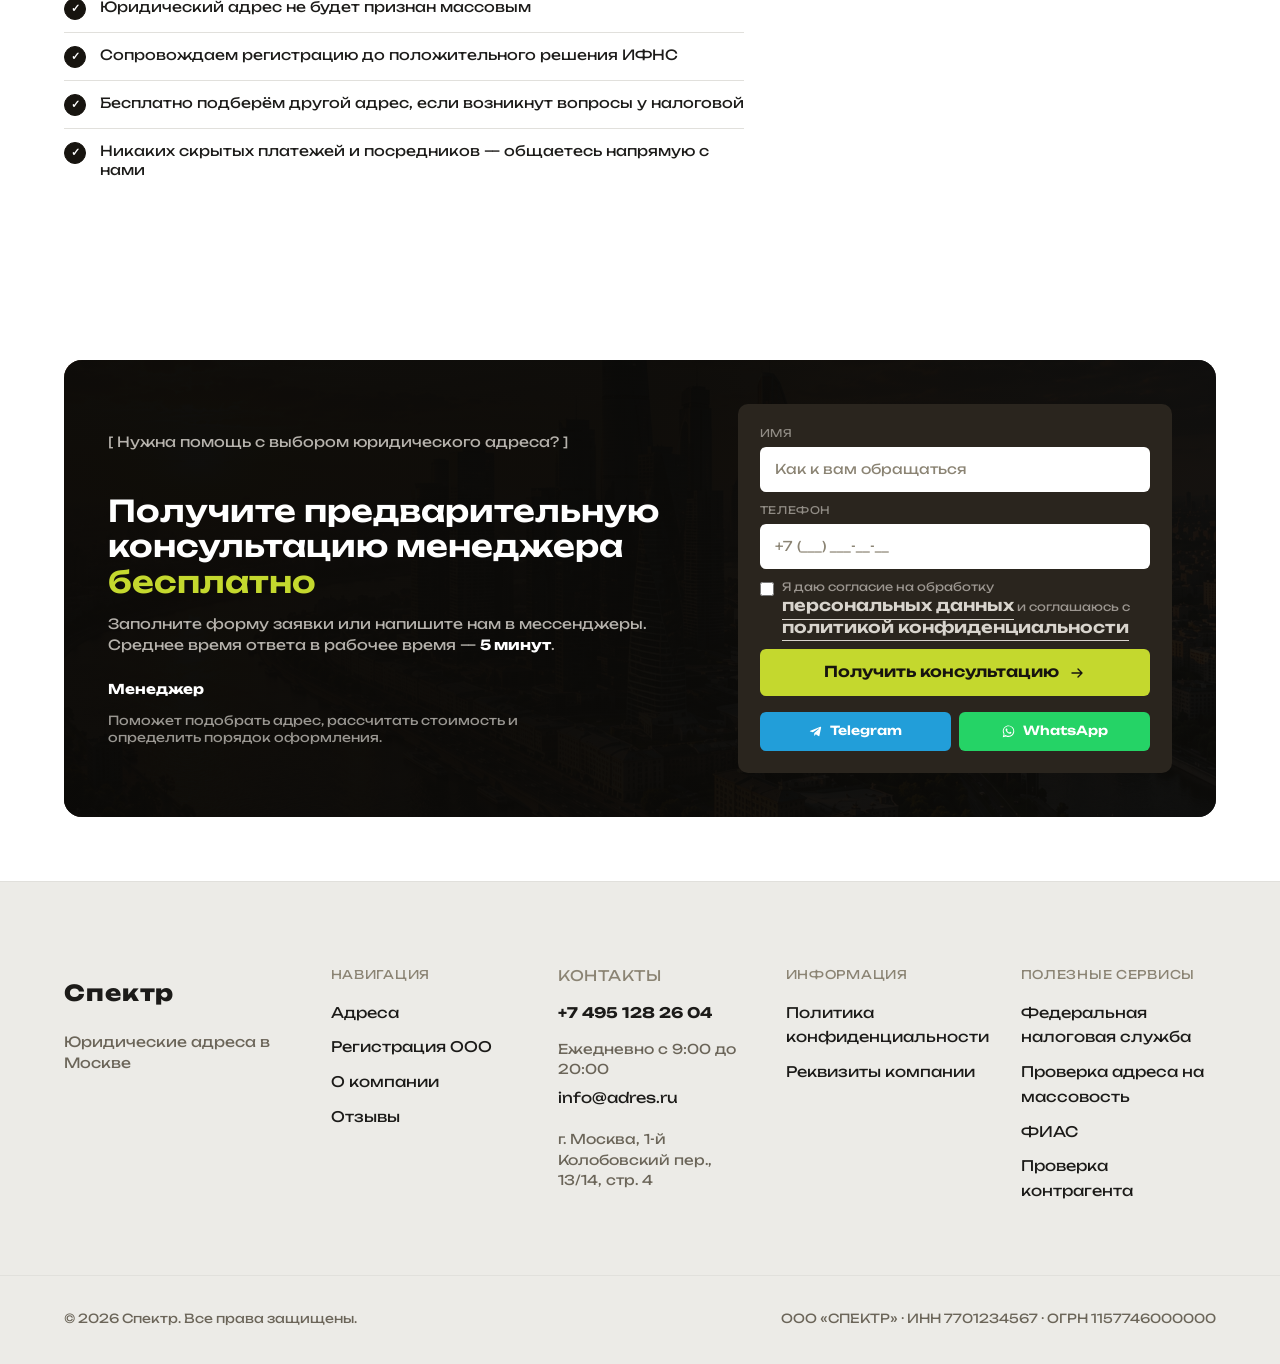
==== commit 4df83760: "Update office address to 1-й Колобовский пер., 13/14, стр. 4 Replaces the old address everywhere it " ====
--- a/about.html
+++ b/about.html
@@ -342,7 +342,7 @@
             <a class="footer-phone" href="tel:+74951282604">+7 495 128 26 04</a>
             <p class="footer-hours">Ежедневно с 9:00 до 20:00</p>
             <a class="footer-email" href="mailto:info@adres.ru">info@adres.ru</a>
-            <p class="footer-address">г. Москва, 1-й Красногвардейский пр-д, 21</p>
+            <p class="footer-address">г. Москва, 1-й Колобовский пер., 13/14, стр. 4</p>
         </div>
 
         <div class="footer-col">
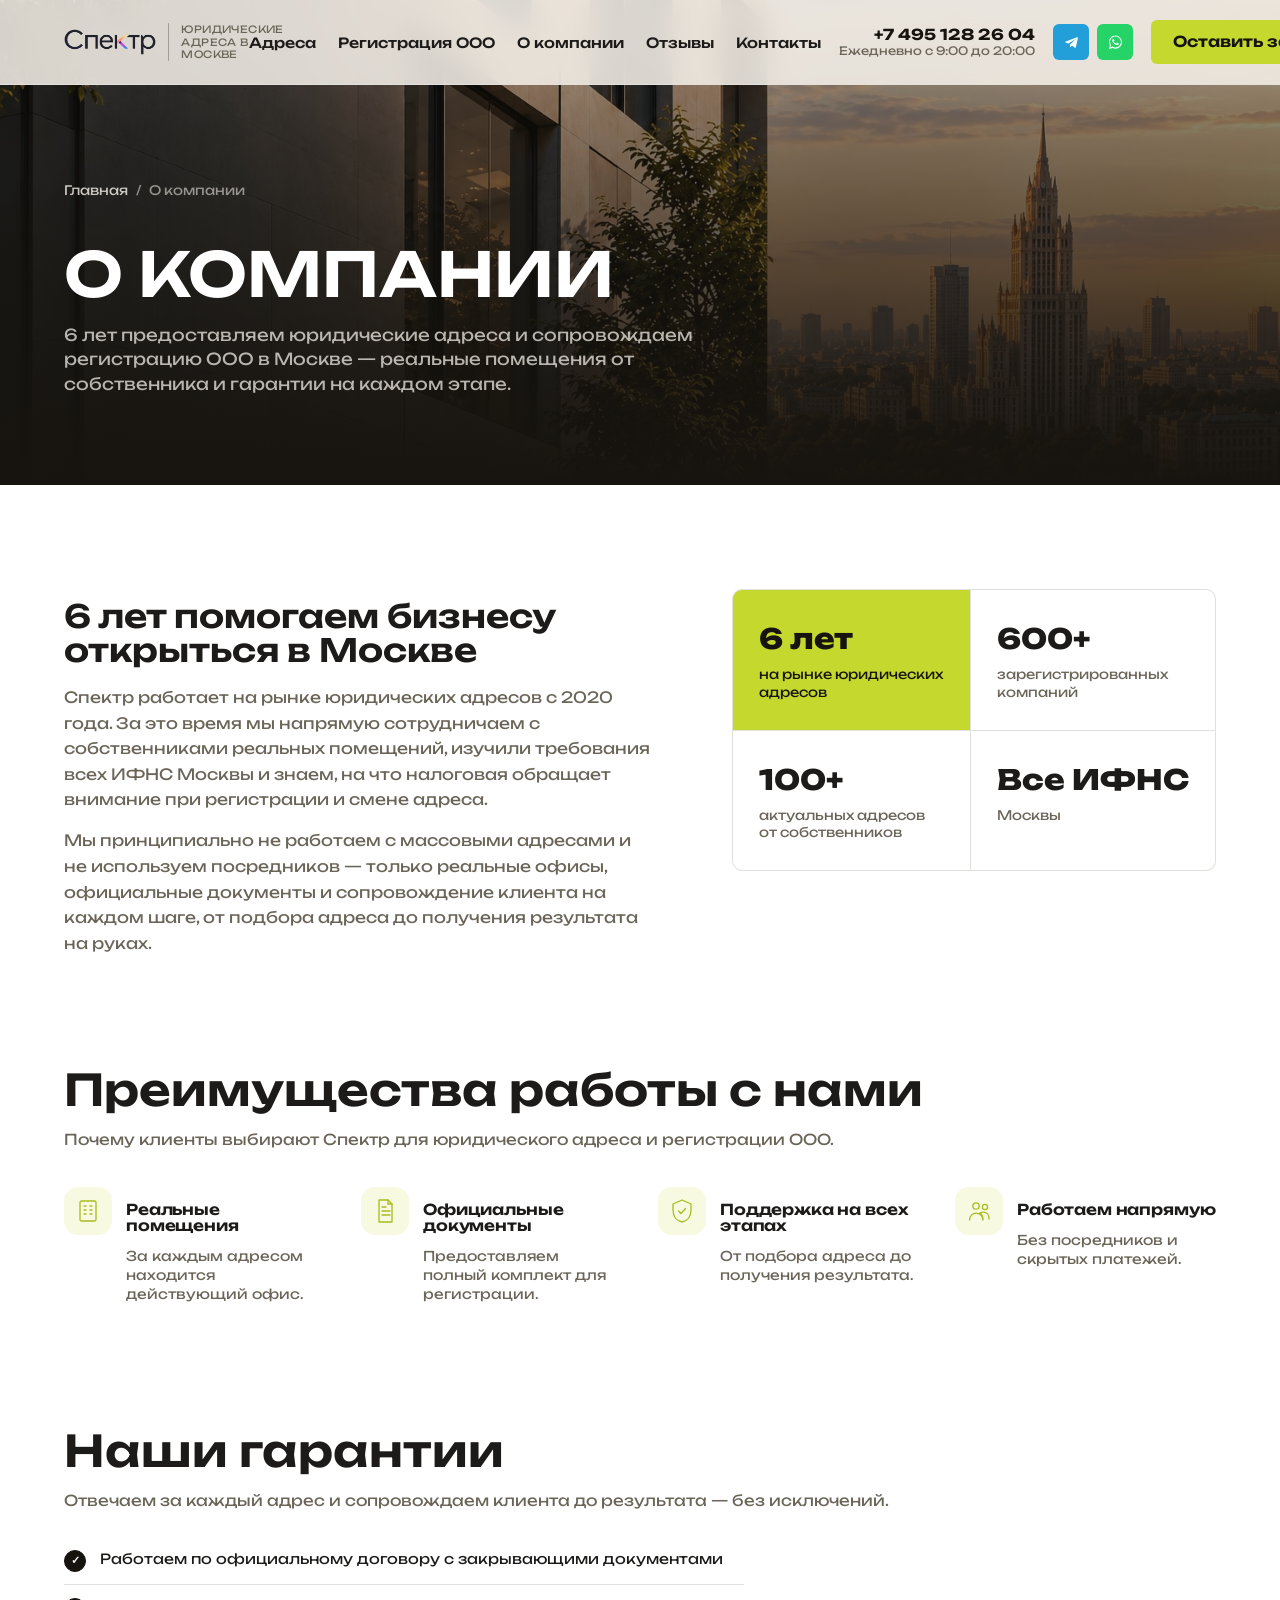
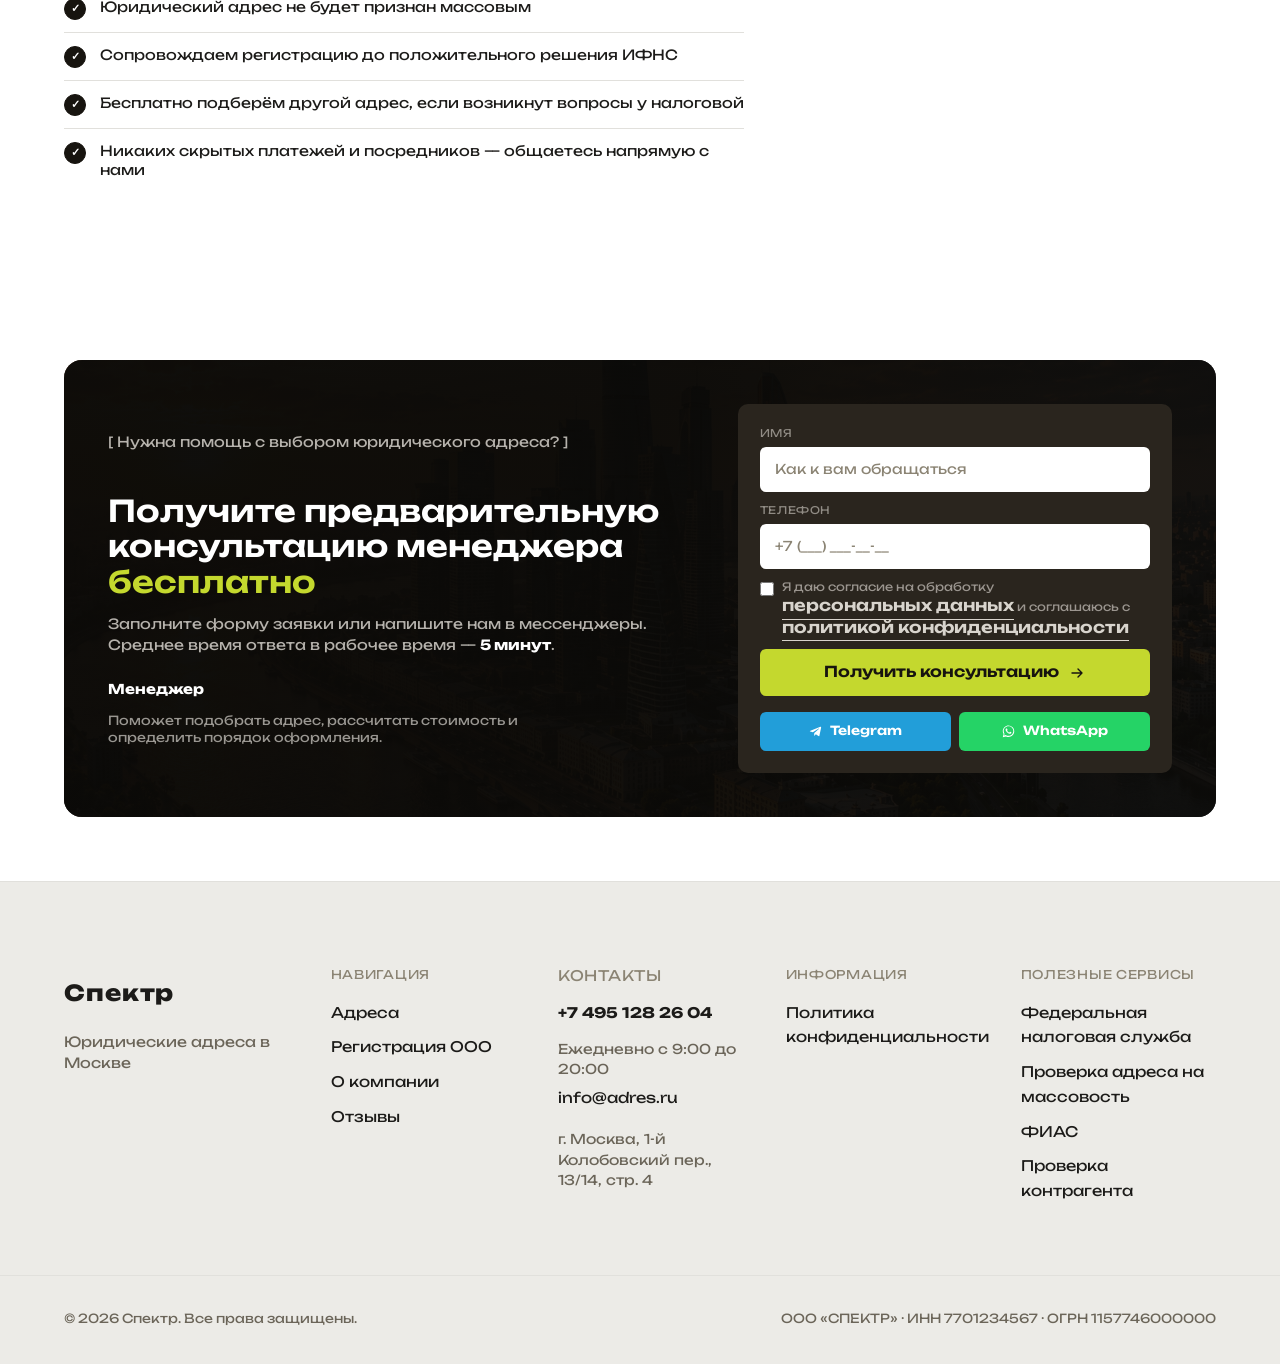
==== commit 02b4f699: "Remove "Реквизиты компании" link from the footer on all pages Co-Authored-By: Claude Sonnet 5 <norep" ====
--- a/about.html
+++ b/about.html
@@ -349,7 +349,6 @@
             <p class="footer-col-title">Информация</p>
             <ul>
                 <li><a href="#">Политика конфиденциальности</a></li>
-                <li><a href="#">Реквизиты компании</a></li>
             </ul>
         </div>
 
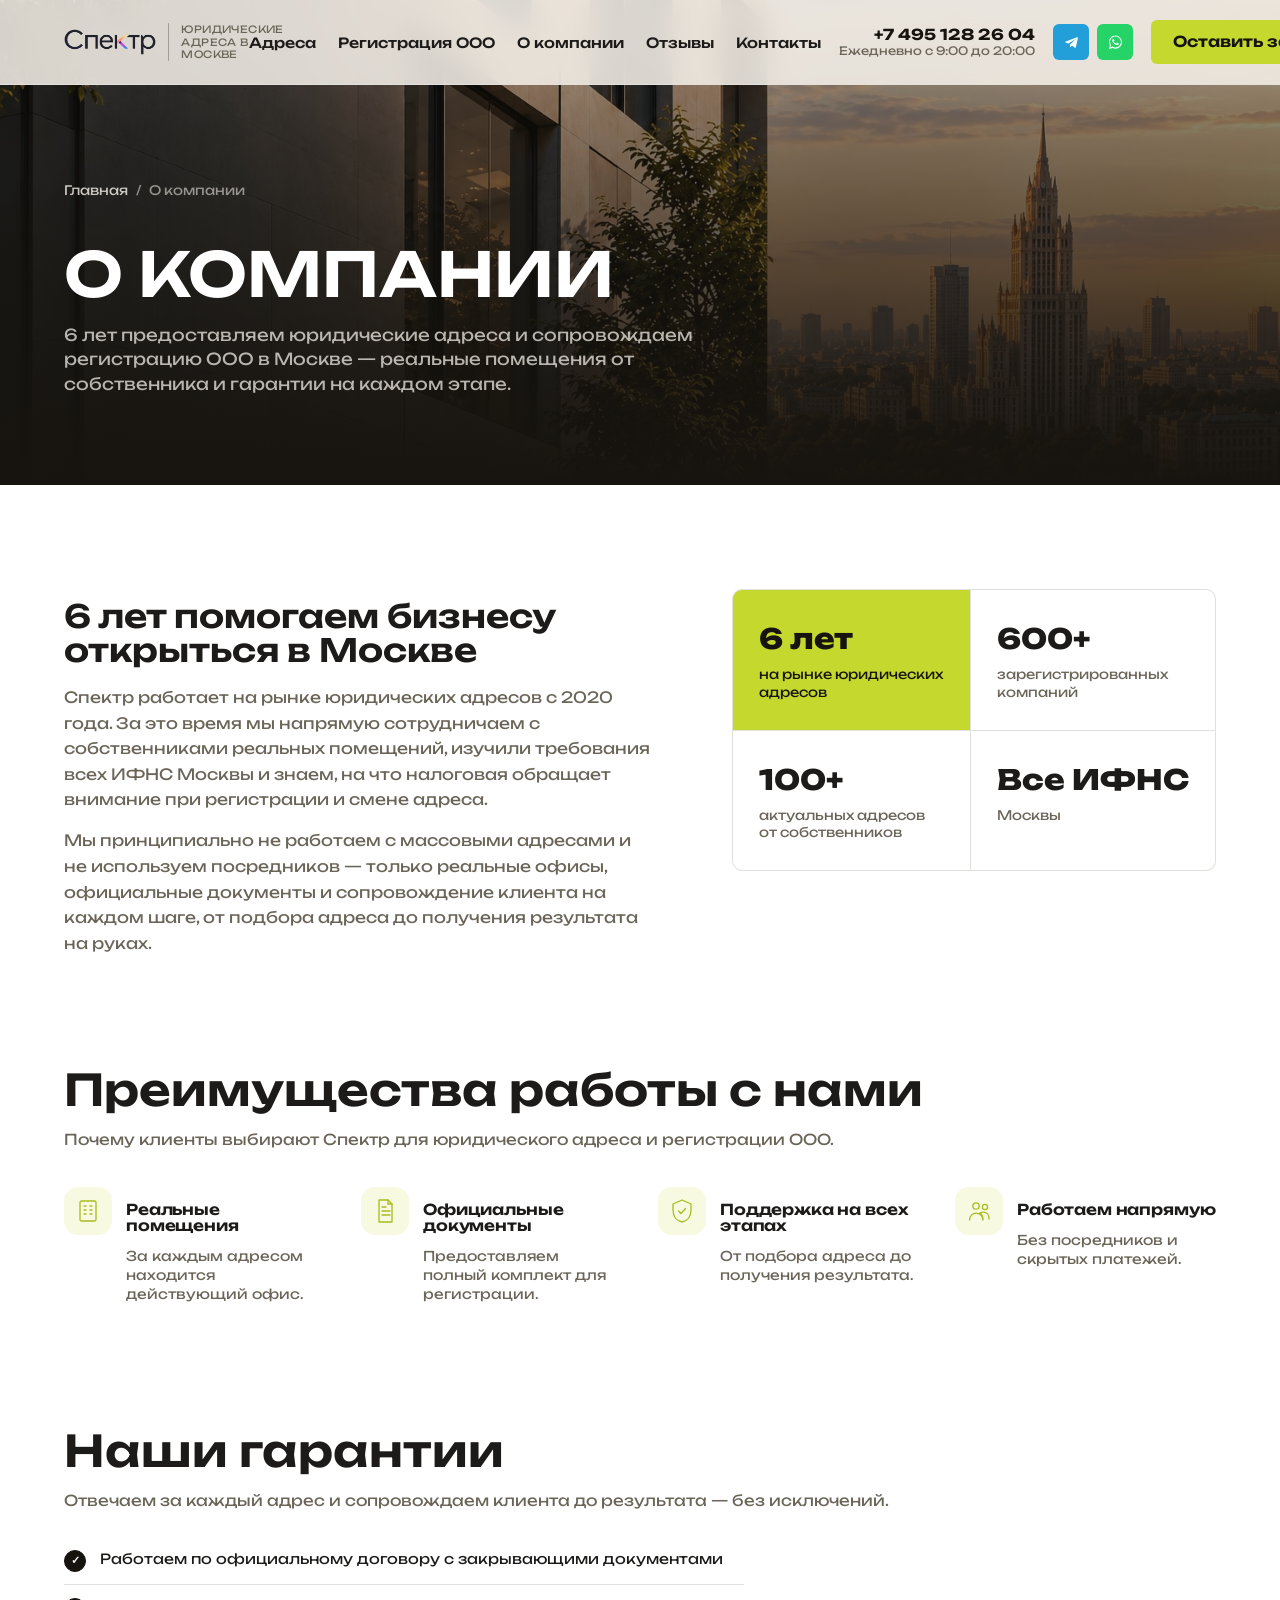
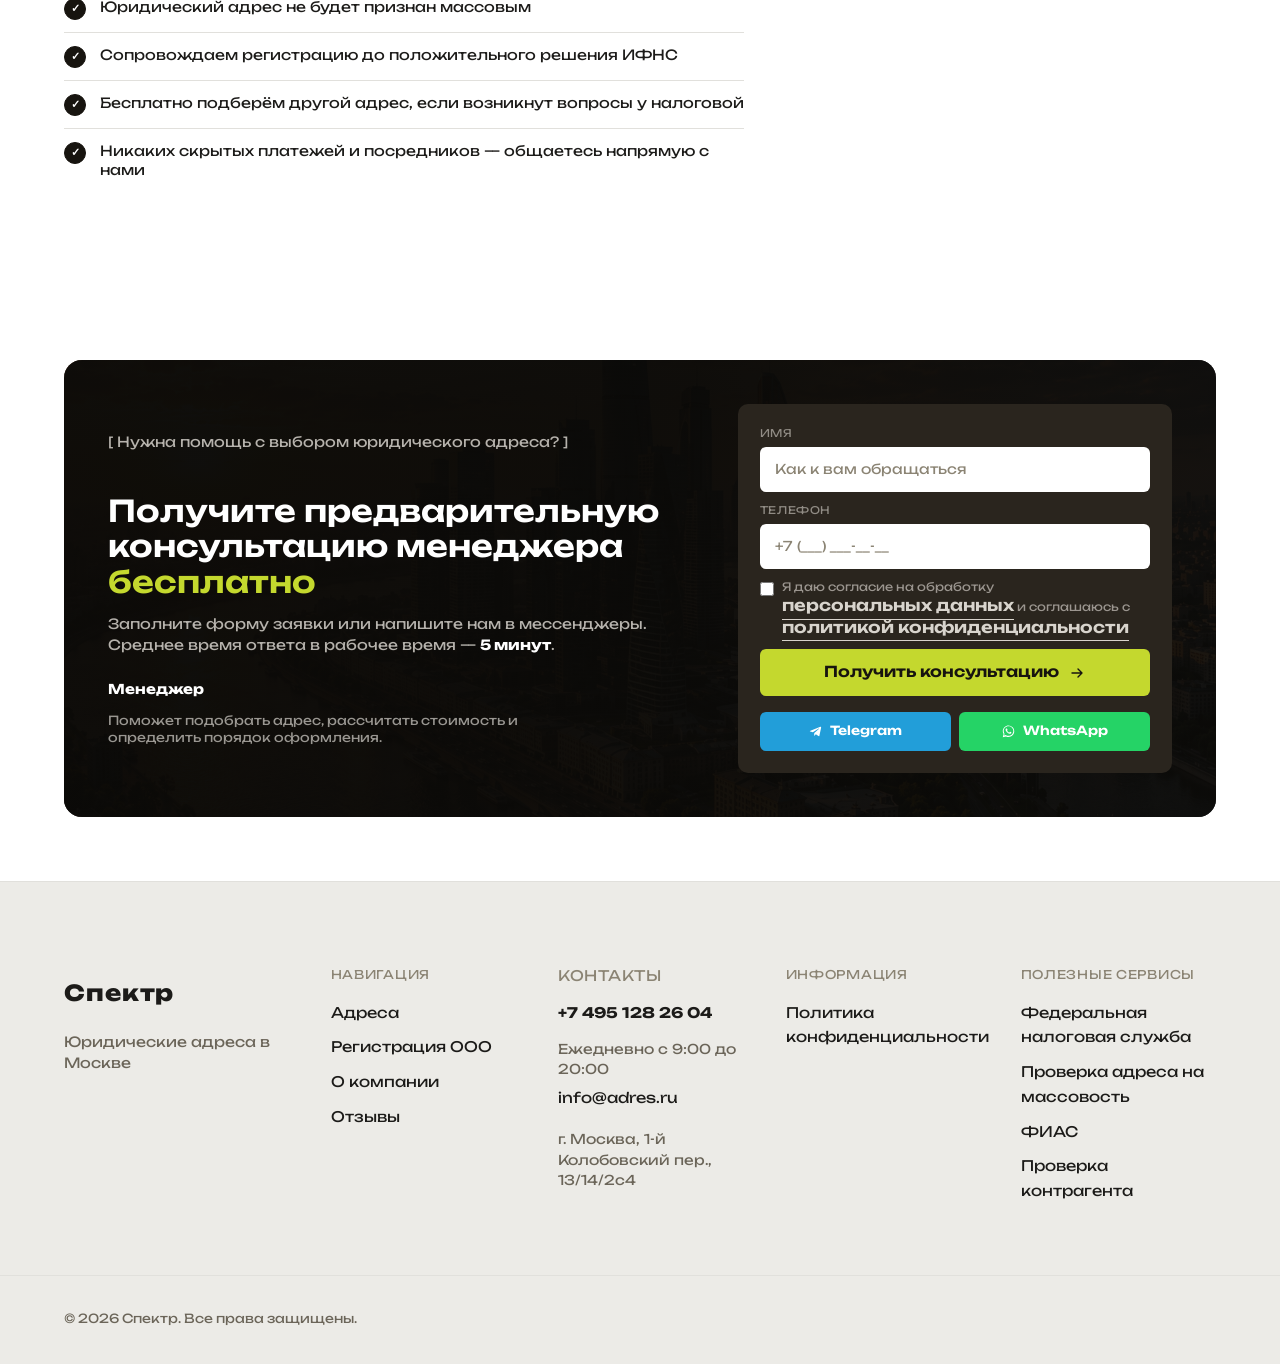
==== commit 22338aba: "Fix address format and remove legal entity/INN/OGRN line from footer Address now reads "1-й Колобовс" ====
--- a/about.html
+++ b/about.html
@@ -342,7 +342,7 @@
             <a class="footer-phone" href="tel:+74951282604">+7 495 128 26 04</a>
             <p class="footer-hours">Ежедневно с 9:00 до 20:00</p>
             <a class="footer-email" href="mailto:info@adres.ru">info@adres.ru</a>
-            <p class="footer-address">г. Москва, 1-й Колобовский пер., 13/14, стр. 4</p>
+            <p class="footer-address">г. Москва, 1-й Колобовский пер., 13/14/2с4</p>
         </div>
 
         <div class="footer-col">
@@ -365,7 +365,6 @@
 
     <div class="container footer-bottom">
         <p>© <span id="footer-year">2026</span> Спектр. Все права защищены.</p>
-        <p class="footer-legal">ООО «СПЕКТР» · ИНН 7701234567 · ОГРН 1157746000000</p>
     </div>
 </footer>
 
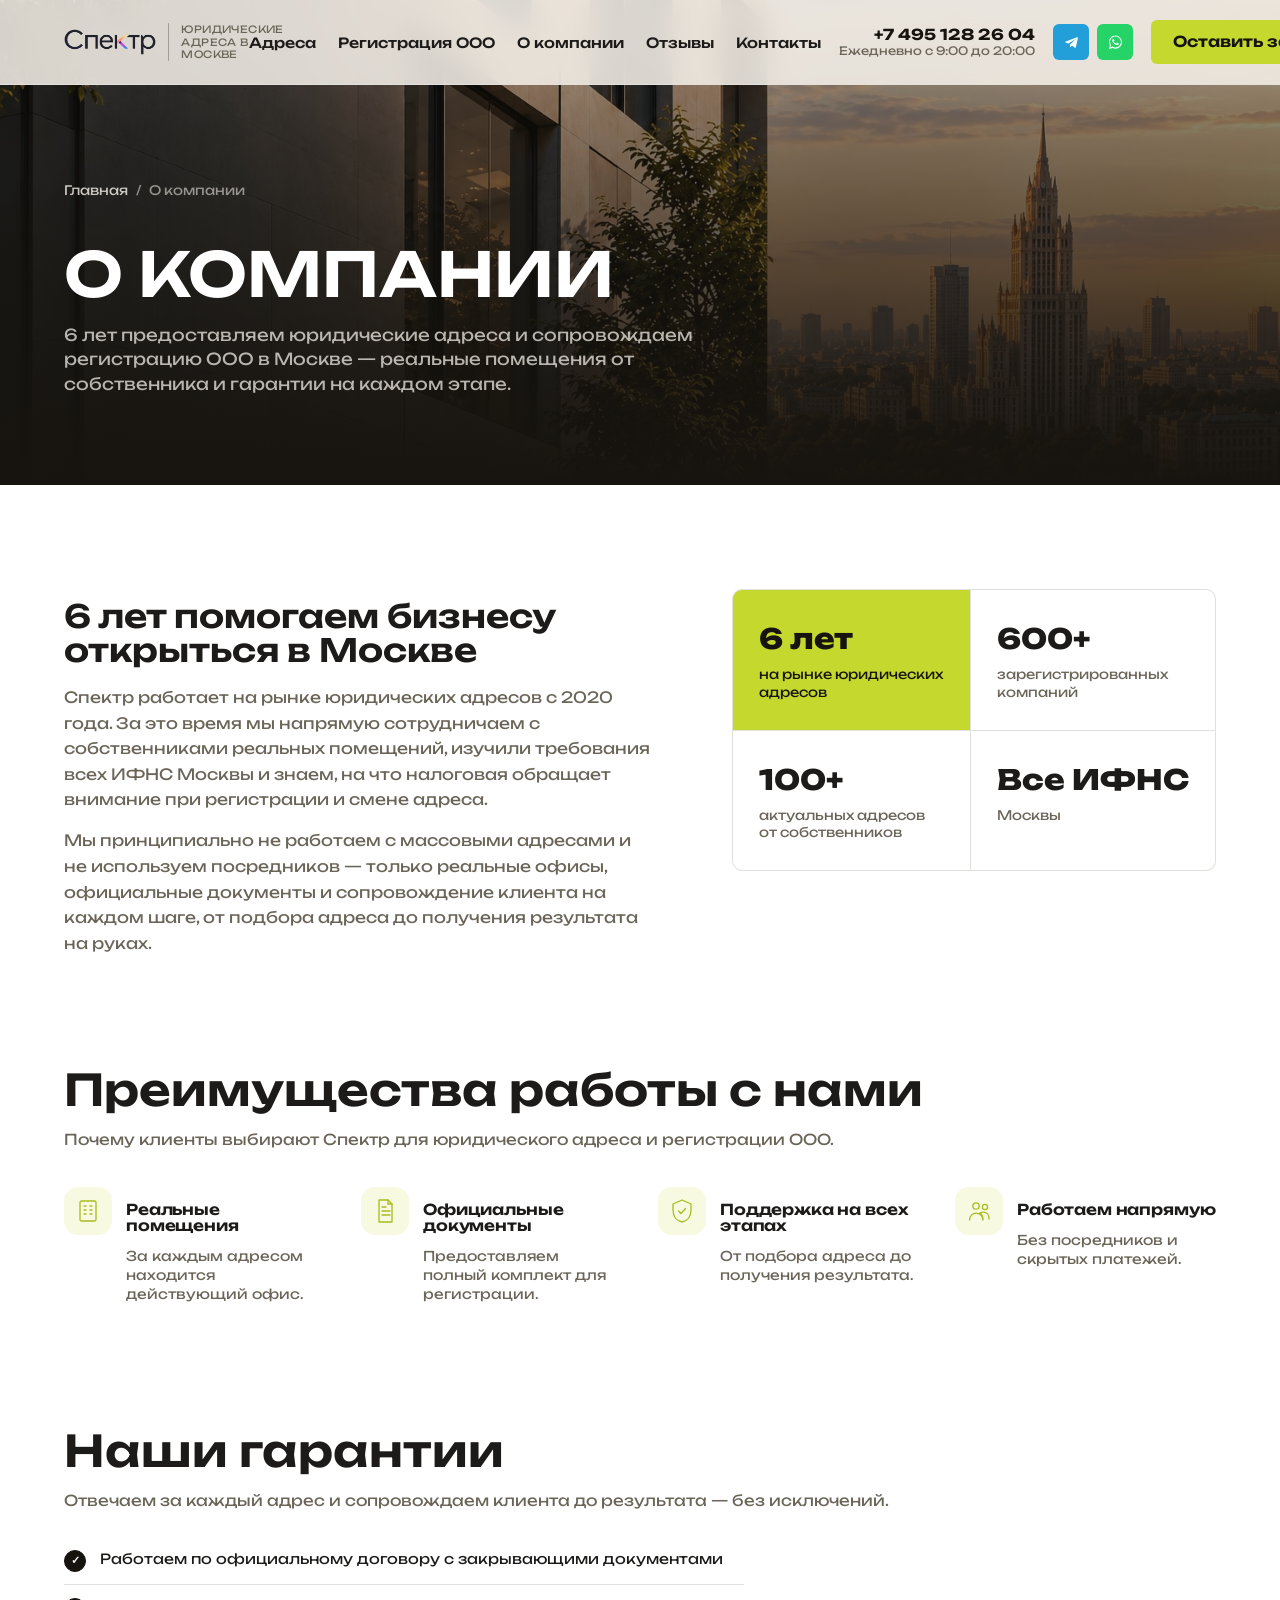
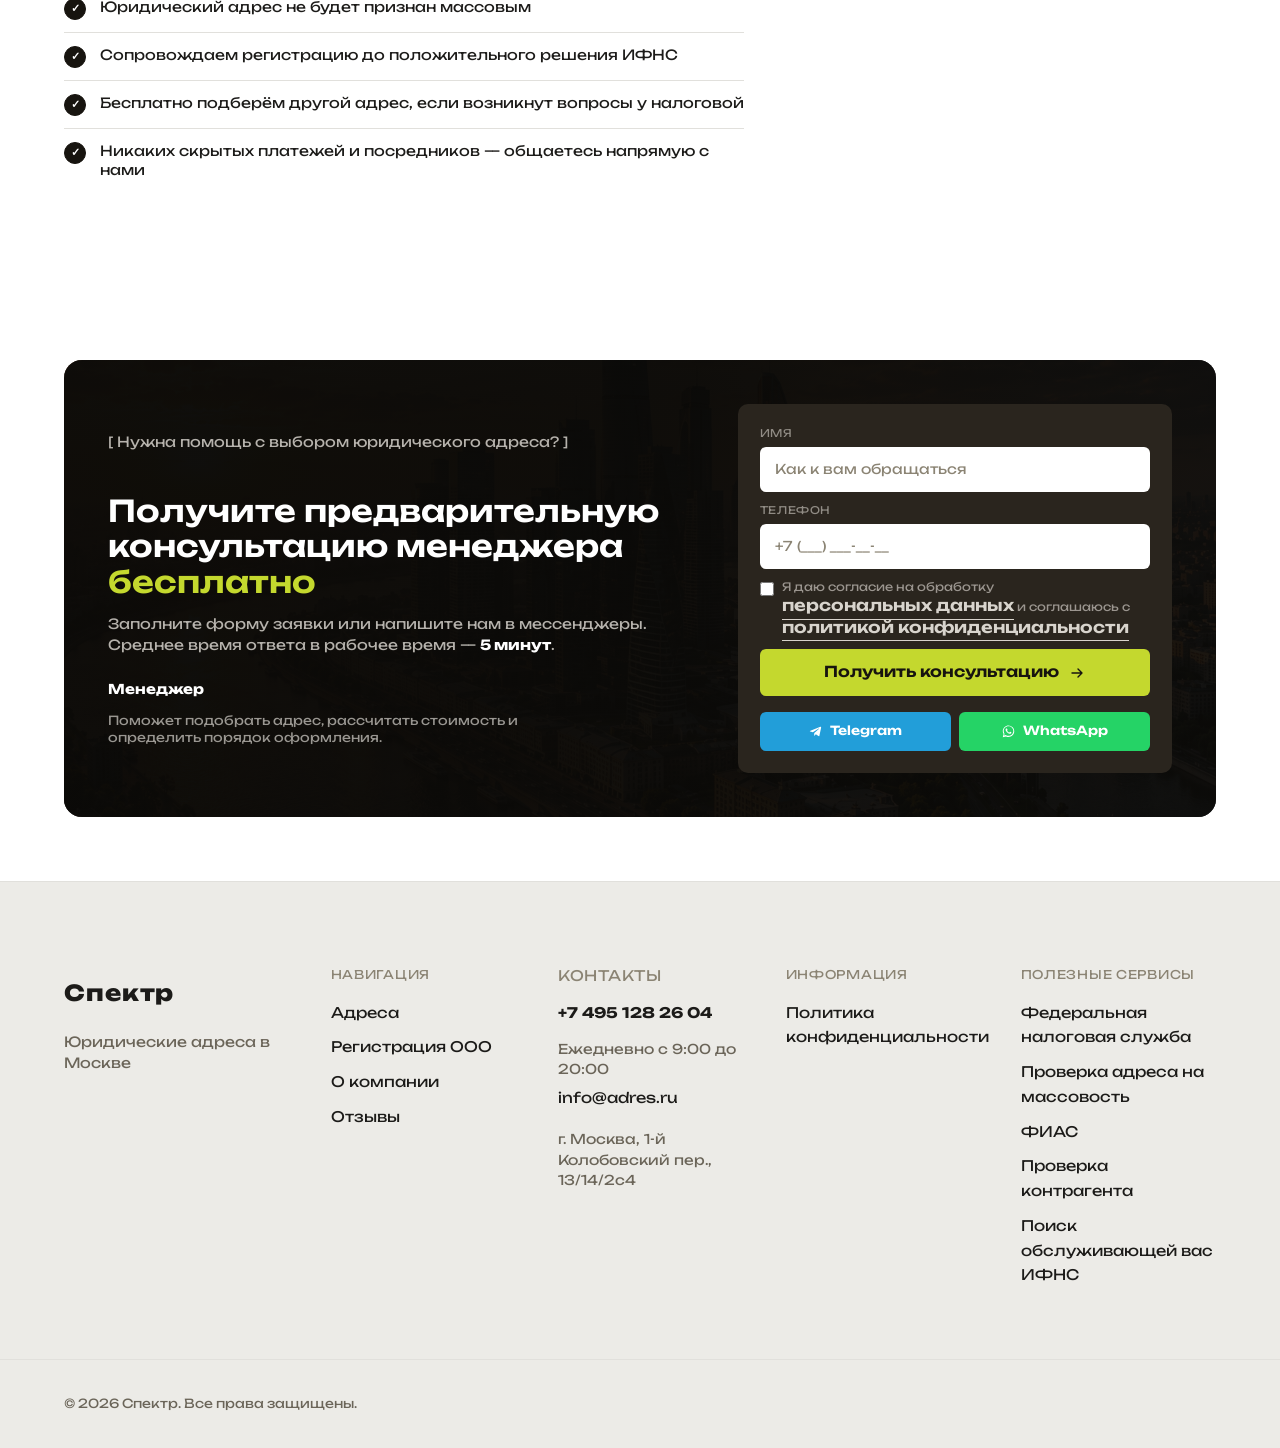
==== commit a9fd8d79: "Add "Поиск обслуживающей вас ИФНС" link to footer useful services Links to the official FNS service " ====
--- a/about.html
+++ b/about.html
@@ -359,6 +359,7 @@
                 <li><a href="https://www.nalog.gov.ru/opendata/7707329152-masaddress/" target="_blank" rel="noopener">Проверка адреса на массовость</a></li>
                 <li><a href="https://www.nalog.gov.ru/rn77/service/fias/" target="_blank" rel="noopener">ФИАС</a></li>
                 <li><a href="https://pb.nalog.ru/" target="_blank" rel="noopener">Проверка контрагента</a></li>
+                <li><a href="https://service.nalog.ru/addrno.do" target="_blank" rel="noopener">Поиск обслуживающей вас ИФНС</a></li>
             </ul>
         </div>
     </div>
